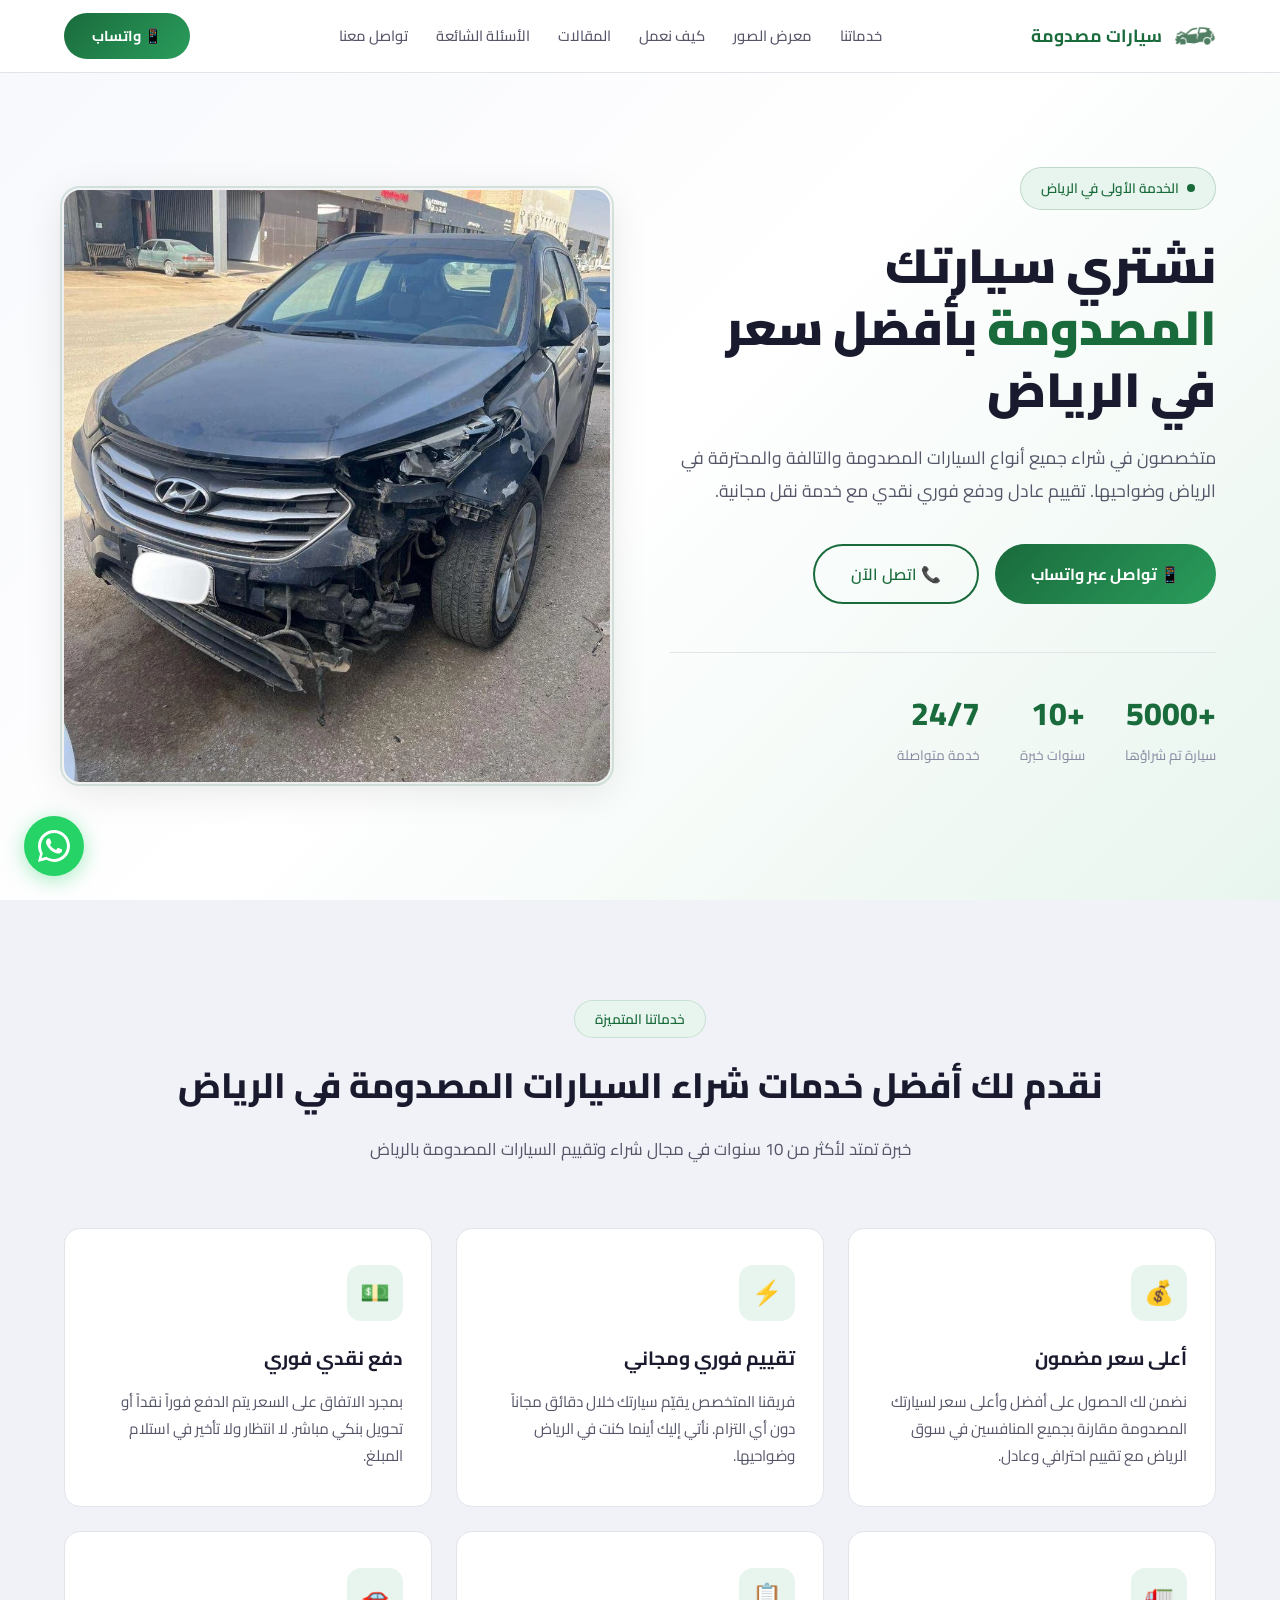
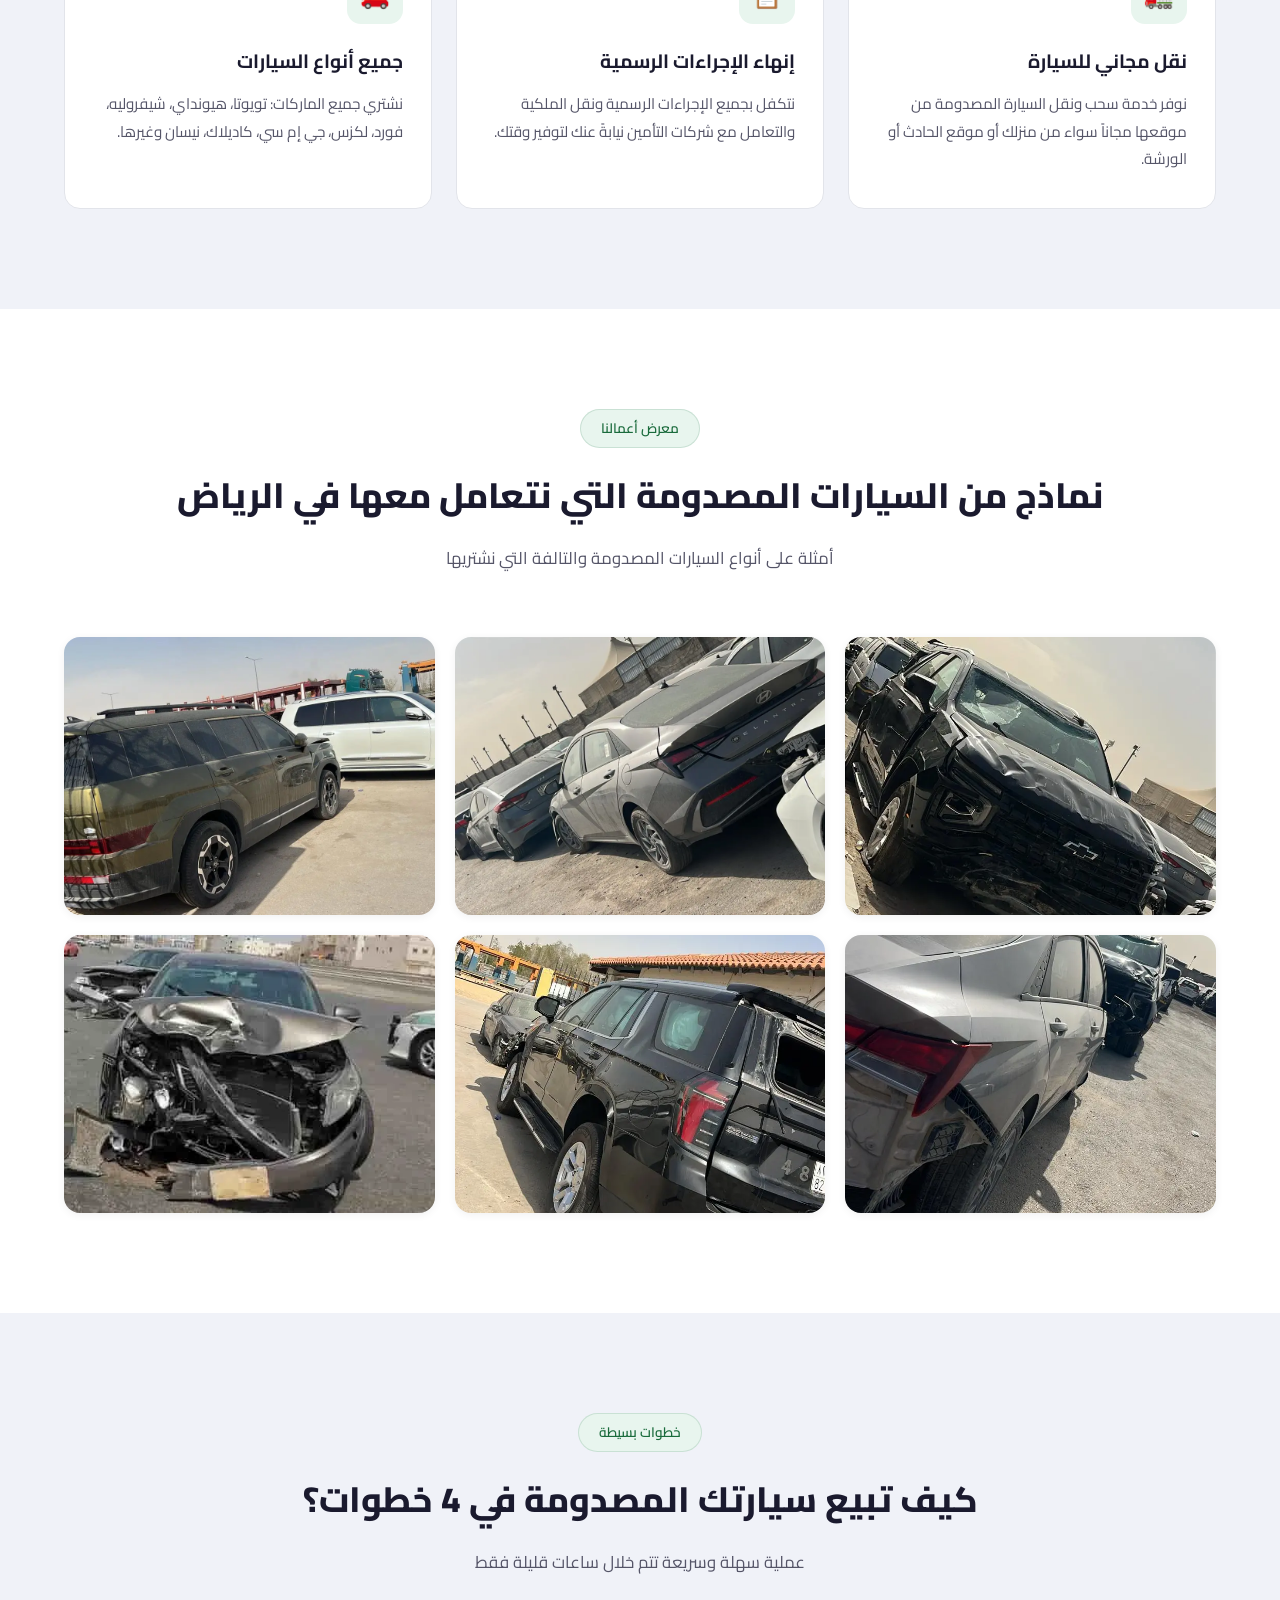
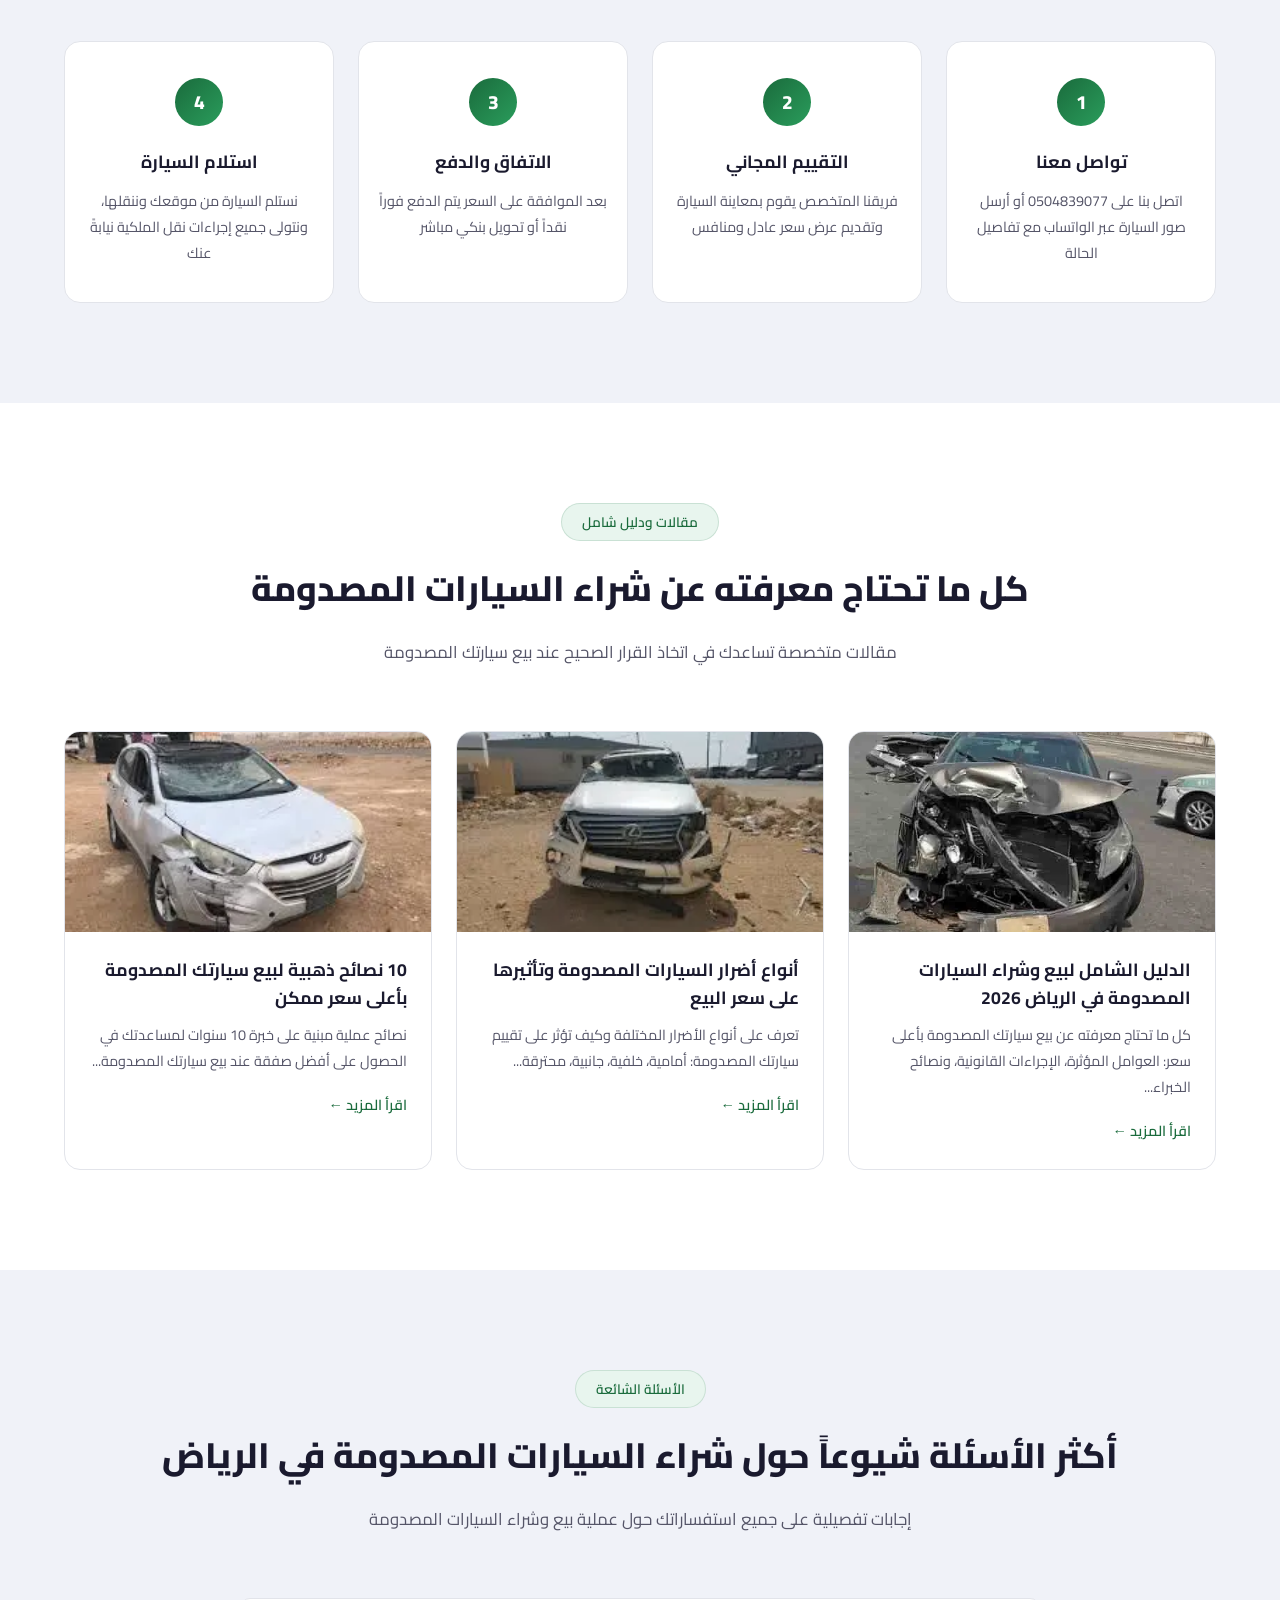
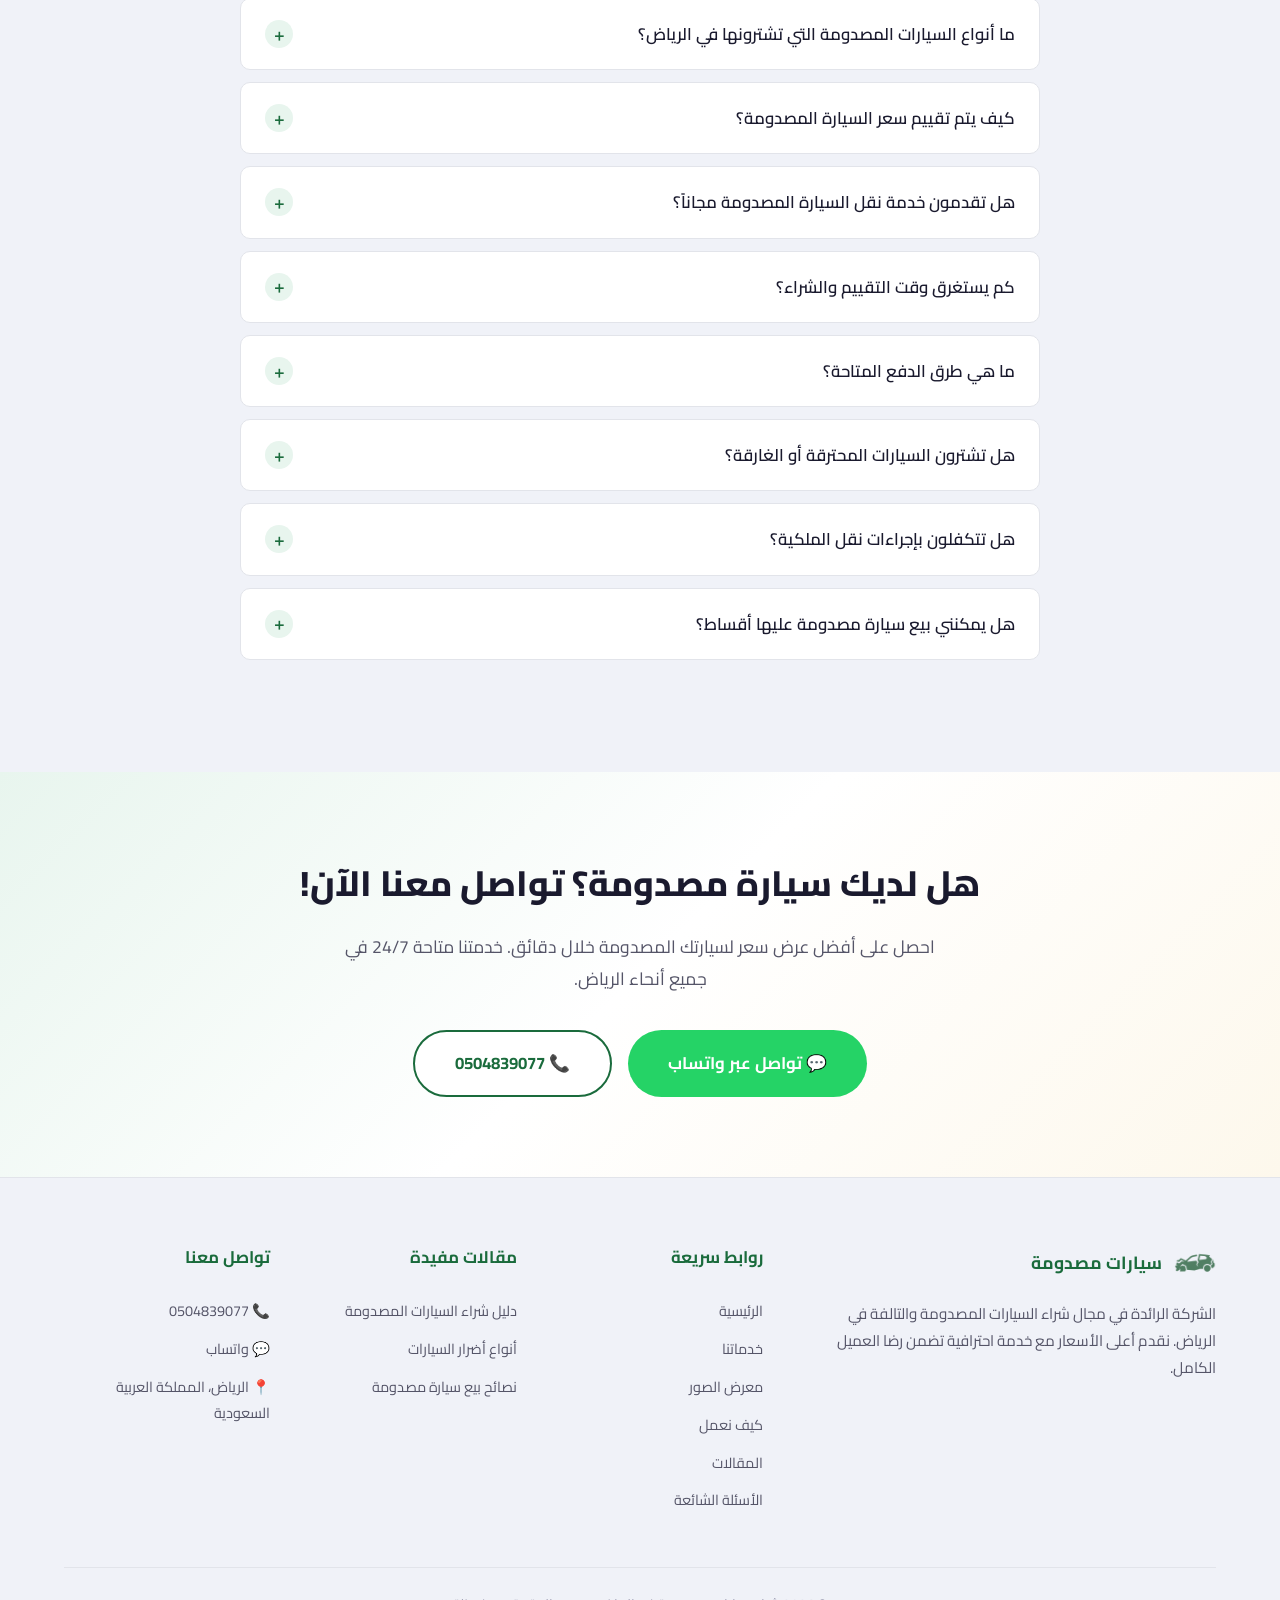
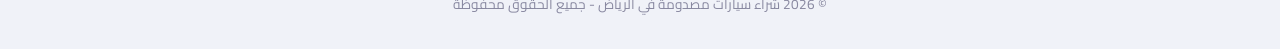
==== index.html @ c493e217 "Initial commit" ====
<!DOCTYPE html>
<html lang="ar" dir="rtl">

<head>
    <meta charset="UTF-8">
    <meta name="viewport" content="width=device-width, initial-scale=1.0">
    <title>شراء سيارات مصدومة في الرياض | أعلى سعر شراء فوري للسيارات المصدومة والتالفة</title>
    <meta name="description"
        content="نشتري جميع أنواع السيارات المصدومة والتالفة والمحترقة في الرياض بأعلى الأسعار. تقييم فوري مجاني ودفع نقدي مباشر مع نقل مجاني. اتصل الآن 0504839077">
    <meta name="keywords"
        content="شراء سيارات مصدومة, سيارات مصدومة الرياض, بيع سيارة مصدومة, شراء سيارات تالفة, سيارات حوادث الرياض, تشليح سيارات, شراء سيارات مصدومة بالرياض, نشتري سيارات مصدومة, شراء سيارات محترقة الرياض, بيع سيارة تالفة بالرياض">
    <meta name="robots" content="index, follow">
    <meta name="author" content="شراء سيارات مصدومة في الرياض">
    <meta property="og:title" content="شراء سيارات مصدومة في الرياض | أعلى سعر شراء فوري">
    <meta property="og:description"
        content="نشتري جميع السيارات المصدومة والتالفة بأعلى الأسعار في الرياض. تقييم فوري ودفع نقدي مباشر. اتصل 0504839077">
    <meta property="og:type" content="website">
    <meta property="og:locale" content="ar_SA">
    <link rel="canonical" href="https://buy-damaged-cars-riyadh.com/">
    <link rel="stylesheet" href="style.css">

    <!-- Schema: LocalBusiness -->
    <script type="application/ld+json">
{"@context":"https://schema.org","@type":"LocalBusiness","name":"شراء سيارات مصدومة في الرياض","description":"شراء جميع أنواع السيارات المصدومة والتالفة والمحترقة بأعلى الأسعار في الرياض","telephone":"+966504839077","address":{"@type":"PostalAddress","addressLocality":"الرياض","addressRegion":"منطقة الرياض","addressCountry":"SA"},"areaServed":{"@type":"City","name":"الرياض"},"openingHours":"Mo-Su 00:00-23:59","priceRange":"$$"}
</script>
    <!-- Schema: FAQPage -->
    <script type="application/ld+json">
{"@context":"https://schema.org","@type":"FAQPage","mainEntity":[
{"@type":"Question","name":"ما أنواع السيارات المصدومة التي تشترونها في الرياض؟","acceptedAnswer":{"@type":"Answer","text":"نشتري جميع أنواع السيارات المصدومة والتالفة بدون استثناء: سيدان، دفع رباعي SUV، بيك أب، والشاحنات الخفيفة. نشتري جميع الماركات: تويوتا، هيونداي، شيفروليه، فورد، لكزس، جي إم سي، كاديلاك، نيسان، كيا وغيرها. مهما كانت حالة السيارة أو درجة الضرر، نحن مستعدون لتقييمها وتقديم أفضل عرض سعر."}},
{"@type":"Question","name":"كيف يتم تقييم سعر السيارة المصدومة؟","acceptedAnswer":{"@type":"Answer","text":"يتم تقييم السيارة بناءً على: ماركة السيارة وموديلها وسنة الصنع، ومدى الضرر ونوعه، وحالة المحرك وناقل الحركة، وعدد الكيلومترات، وتوفر قطع الغيار في السوق."}},
{"@type":"Question","name":"هل تقدمون خدمة نقل السيارة المصدومة مجاناً؟","acceptedAnswer":{"@type":"Answer","text":"نعم، نوفر خدمة سحب ونقل السيارة المصدومة مجاناً بالكامل من أي مكان في الرياض وضواحيها."}},
{"@type":"Question","name":"كم يستغرق وقت التقييم والشراء؟","acceptedAnswer":{"@type":"Answer","text":"التقييم الأولي خلال دقائق عبر الواتساب. المعاينة الميدانية حوالي 30 دقيقة. يتم الدفع فوراً بعد الاتفاق. العملية كاملة تتم في نفس اليوم."}},
{"@type":"Question","name":"ما هي طرق الدفع المتاحة؟","acceptedAnswer":{"@type":"Answer","text":"نوفر الدفع النقدي المباشر عند الاستلام أو التحويل البنكي الفوري. في كلتا الحالتين يتم الدفع فور الاتفاق على السعر."}},
{"@type":"Question","name":"هل تشترون السيارات المحترقة أو الغارقة؟","acceptedAnswer":{"@type":"Answer","text":"نعم بالتأكيد! نشتري جميع أنواع السيارات التالفة بما فيها المحترقة كلياً أو جزئياً والغارقة والمتوقفة عن العمل."}},
{"@type":"Question","name":"هل تتكفلون بإجراءات نقل الملكية؟","acceptedAnswer":{"@type":"Answer","text":"نعم، نتكفل بجميع الإجراءات الرسمية ونقل الملكية نيابةً عنك مع إدارة المرور وشركات التأمين."}},
{"@type":"Question","name":"هل يمكنني بيع سيارة مصدومة عليها أقساط؟","acceptedAnswer":{"@type":"Answer","text":"نعم يمكنك ذلك بعد التنسيق مع الجهة المموّلة. في بعض الحالات يتم خصم المبلغ المتبقي من قيمة البيع وتسديده مباشرة."}}
]}
</script>
</head>

<body>

    <!-- Navbar -->
    <nav class="navbar" id="navbar">
        <div class="container">
            <a href="/" class="nav-logo"><img src="Assets/images/logo.png" alt="شراء سيارات مصدومة"
                    class="logo-img"><span>سيارات مصدومة</span></a>
            <div class="nav-links" id="navLinks">
                <a href="#services">خدماتنا</a>
                <a href="#gallery">معرض الصور</a>
                <a href="#steps">كيف نعمل</a>
                <a href="#articles">المقالات</a>
                <a href="#faq">الأسئلة الشائعة</a>
                <a href="#contact">تواصل معنا</a>
            </div>
            <a href="https://wa.me/966504839077" class="nav-cta">📱 واتساب</a>
            <button class="mobile-toggle" id="mobileToggle"
                aria-label="القائمة"><span></span><span></span><span></span></button>
        </div>
    </nav>

    <!-- Hero -->
    <section class="hero" id="home">
        <div class="container">
            <div class="hero-content">
                <div class="hero-badge"><span class="dot"></span> الخدمة الأولى في الرياض</div>
                <h1>نشتري سيارتك <span class="highlight">المصدومة</span> بأفضل سعر في الرياض</h1>
                <p>متخصصون في شراء جميع أنواع السيارات المصدومة والتالفة والمحترقة في الرياض وضواحيها. تقييم عادل ودفع
                    فوري نقدي مع خدمة نقل مجانية.</p>
                <div class="hero-buttons">
                    <a href="https://wa.me/966504839077" class="btn-primary">📱 تواصل عبر واتساب</a>
                    <a href="tel:+966504839077" class="btn-secondary">📞 اتصل الآن</a>
                </div>
                <div class="hero-stats">
                    <div class="stat-item">
                        <h3>+5000</h3>
                        <p>سيارة تم شراؤها</p>
                    </div>
                    <div class="stat-item">
                        <h3>+10</h3>
                        <p>سنوات خبرة</p>
                    </div>
                    <div class="stat-item">
                        <h3>24/7</h3>
                        <p>خدمة متواصلة</p>
                    </div>
                </div>
            </div>
            <div class="hero-image">
                <img src="Assets/images/1109x1280-1_-G38B6zyLM3Htl4.webp"
                    alt="شراء سيارات مصدومة في الرياض - هيونداي سانتافي مصدومة" width="600" height="500"
                    loading="eager">
            </div>
        </div>
    </section>

    <!-- Services -->
    <section class="section section-alt" id="services">
        <div class="container">
            <div class="section-header reveal"><span class="tag">خدماتنا المتميزة</span>
                <h2>نقدم لك أفضل خدمات شراء السيارات المصدومة في الرياض</h2>
                <p>خبرة تمتد لأكثر من 10 سنوات في مجال شراء وتقييم السيارات المصدومة بالرياض</p>
            </div>
            <div class="services-grid">
                <div class="service-card reveal">
                    <div class="service-icon">💰</div>
                    <h3>أعلى سعر مضمون</h3>
                    <p>نضمن لك الحصول على أفضل وأعلى سعر لسيارتك المصدومة مقارنة بجميع المنافسين في سوق الرياض مع تقييم
                        احترافي وعادل.</p>
                </div>
                <div class="service-card reveal">
                    <div class="service-icon">⚡</div>
                    <h3>تقييم فوري ومجاني</h3>
                    <p>فريقنا المتخصص يقيّم سيارتك خلال دقائق مجاناً دون أي التزام. نأتي إليك أينما كنت في الرياض
                        وضواحيها.</p>
                </div>
                <div class="service-card reveal">
                    <div class="service-icon">💵</div>
                    <h3>دفع نقدي فوري</h3>
                    <p>بمجرد الاتفاق على السعر يتم الدفع فوراً نقداً أو تحويل بنكي مباشر. لا انتظار ولا تأخير في استلام
                        المبلغ.</p>
                </div>
                <div class="service-card reveal">
                    <div class="service-icon">🚛</div>
                    <h3>نقل مجاني للسيارة</h3>
                    <p>نوفر خدمة سحب ونقل السيارة المصدومة من موقعها مجاناً سواء من منزلك أو موقع الحادث أو الورشة.</p>
                </div>
                <div class="service-card reveal">
                    <div class="service-icon">📋</div>
                    <h3>إنهاء الإجراءات الرسمية</h3>
                    <p>نتكفل بجميع الإجراءات الرسمية ونقل الملكية والتعامل مع شركات التأمين نيابةً عنك لتوفير وقتك.</p>
                </div>
                <div class="service-card reveal">
                    <div class="service-icon">🚗</div>
                    <h3>جميع أنواع السيارات</h3>
                    <p>نشتري جميع الماركات: تويوتا، هيونداي، شيفروليه، فورد، لكزس، جي إم سي، كاديلاك، نيسان وغيرها.</p>
                </div>
            </div>
        </div>
    </section>

    <!-- Gallery -->
    <section class="section" id="gallery">
        <div class="container">
            <div class="section-header reveal"><span class="tag">معرض أعمالنا</span>
                <h2>نماذج من السيارات المصدومة التي نتعامل معها في الرياض</h2>
                <p>أمثلة على أنواع السيارات المصدومة والتالفة التي نشتريها</p>
            </div>
            <div class="gallery-grid">
                <div class="gallery-item reveal"><img src="Assets/images/WhatsApp Image 2026-04-02 at 3.18.21 PM.webp"
                        alt="شراء سيارة شيفروليه تاهو مصدومة بالرياض" loading="lazy">
                    <div class="gallery-overlay"><span>شيفروليه - حادث أمامي</span></div>
                </div>
                <div class="gallery-item reveal"><img src="Assets/images/WhatsApp Image 2026-04-02 at 3.18.35 PM.webp"
                        alt="شراء سيارات هيونداي إلنترا مصدومة في الرياض" loading="lazy">
                    <div class="gallery-overlay"><span>هيونداي إلنترا - أضرار متعددة</span></div>
                </div>
                <div class="gallery-item reveal"><img src="Assets/images/WhatsApp Image 2026-04-02 at 3.18.49 PM.webp"
                        alt="شراء سيارات دفع رباعي مصدومة الرياض" loading="lazy">
                    <div class="gallery-overlay"><span>هيونداي باليسيد - SUV</span></div>
                </div>
                <div class="gallery-item reveal"><img src="Assets/images/WhatsApp Image 2026-04-02 at 3.18.54 PM.webp"
                        alt="شراء سيارة مصدومة من الخلف في الرياض" loading="lazy">
                    <div class="gallery-overlay"><span>هيونداي أكسنت - أضرار خلفية</span></div>
                </div>
                <div class="gallery-item reveal"><img src="Assets/images/WhatsApp Image 2026-04-02 at 3.19.16 PM.webp"
                        alt="شراء سيارة كاديلاك إسكاليد مصدومة الرياض" loading="lazy">
                    <div class="gallery-overlay"><span>كاديلاك إسكاليد - حادث جانبي</span></div>
                </div>
                <div class="gallery-item reveal"><img src="Assets/images/شراء-سيارات-مصدومة-بالرياض.webp"
                        alt="شراء سيارات مصدومة بالرياض بأعلى سعر" loading="lazy">
                    <div class="gallery-overlay"><span>سيارة مصدومة - حادث أمامي</span></div>
                </div>
            </div>
        </div>
    </section>

    <!-- Steps -->
    <section class="section section-alt" id="steps">
        <div class="container">
            <div class="section-header reveal"><span class="tag">خطوات بسيطة</span>
                <h2>كيف تبيع سيارتك المصدومة في 4 خطوات؟</h2>
                <p>عملية سهلة وسريعة تتم خلال ساعات قليلة فقط</p>
            </div>
            <div class="steps-grid">
                <div class="step-card reveal">
                    <div class="step-number">1</div>
                    <h3>تواصل معنا</h3>
                    <p>اتصل بنا على 0504839077 أو أرسل صور السيارة عبر الواتساب مع تفاصيل الحالة</p>
                </div>
                <div class="step-card reveal">
                    <div class="step-number">2</div>
                    <h3>التقييم المجاني</h3>
                    <p>فريقنا المتخصص يقوم بمعاينة السيارة وتقديم عرض سعر عادل ومنافس</p>
                </div>
                <div class="step-card reveal">
                    <div class="step-number">3</div>
                    <h3>الاتفاق والدفع</h3>
                    <p>بعد الموافقة على السعر يتم الدفع فوراً نقداً أو تحويل بنكي مباشر</p>
                </div>
                <div class="step-card reveal">
                    <div class="step-number">4</div>
                    <h3>استلام السيارة</h3>
                    <p>نستلم السيارة من موقعك وننقلها، ونتولى جميع إجراءات نقل الملكية نيابةً عنك</p>
                </div>
            </div>
        </div>
    </section>

    <!-- Blog / Articles Section -->
    <section class="section" id="articles">
        <div class="container">
            <div class="section-header reveal"><span class="tag">مقالات ودليل شامل</span>
                <h2>كل ما تحتاج معرفته عن شراء السيارات المصدومة</h2>
                <p>مقالات متخصصة تساعدك في اتخاذ القرار الصحيح عند بيع سيارتك المصدومة</p>
            </div>
            <div class="blog-grid">
                <div class="blog-card reveal">
                    <img src="Assets/images/شراء-سيارات-مصدومة-بالرياض.webp"
                        alt="دليل شامل لبيع السيارات المصدومة في الرياض" loading="lazy">
                    <div class="blog-card-body">
                        <h3><a href="articles/دليل-شراء-سيارات-مصدومة-بالرياض.html">الدليل الشامل لبيع وشراء السيارات
                                المصدومة في الرياض 2026</a></h3>
                        <p>كل ما تحتاج معرفته عن بيع سيارتك المصدومة بأعلى سعر: العوامل المؤثرة، الإجراءات القانونية،
                            ونصائح الخبراء...</p><a href="articles/دليل-شراء-سيارات-مصدومة-بالرياض.html"
                            class="read-more">اقرأ المزيد ←</a>
                    </div>
                </div>
                <div class="blog-card reveal">
                    <img src="Assets/images/images.webp" alt="أنواع السيارات المصدومة وتأثيرها على السعر"
                        loading="lazy">
                    <div class="blog-card-body">
                        <h3><a href="articles/انواع-اضرار-السيارات-المصدومة.html">أنواع أضرار السيارات المصدومة وتأثيرها
                                على سعر البيع</a></h3>
                        <p>تعرف على أنواع الأضرار المختلفة وكيف تؤثر على تقييم سيارتك المصدومة: أمامية، خلفية، جانبية،
                            محترقة...</p><a href="articles/انواع-اضرار-السيارات-المصدومة.html" class="read-more">اقرأ
                            المزيد ←</a>
                    </div>
                </div>
                <div class="blog-card reveal">
                    <img src="Assets/images/images1.webp" alt="نصائح لبيع سيارة مصدومة بأعلى سعر" loading="lazy">
                    <div class="blog-card-body">
                        <h3><a href="articles/نصائح-بيع-سيارة-مصدومة.html">10 نصائح ذهبية لبيع سيارتك المصدومة بأعلى سعر
                                ممكن</a></h3>
                        <p>نصائح عملية مبنية على خبرة 10 سنوات لمساعدتك في الحصول على أفضل صفقة عند بيع سيارتك
                            المصدومة...</p><a href="articles/نصائح-بيع-سيارة-مصدومة.html" class="read-more">اقرأ المزيد
                            ←</a>
                    </div>
                </div>
            </div>
        </div>
    </section>

    <!-- FAQ -->
    <section class="section section-alt" id="faq">
        <div class="container">
            <div class="section-header reveal"><span class="tag">الأسئلة الشائعة</span>
                <h2>أكثر الأسئلة شيوعاً حول شراء السيارات المصدومة في الرياض</h2>
                <p>إجابات تفصيلية على جميع استفساراتك حول عملية بيع وشراء السيارات المصدومة</p>
            </div>
            <div class="faq-list">
                <div class="faq-item reveal">
                    <div class="faq-question" onclick="toggleFaq(this)"><span>ما أنواع السيارات المصدومة التي تشترونها
                            في الرياض؟</span>
                        <div class="faq-icon">+</div>
                    </div>
                    <div class="faq-answer">
                        <div class="faq-answer-inner">نشتري جميع أنواع السيارات المصدومة والتالفة بدون استثناء: سيارات
                            صغيرة، سيدان، دفع رباعي (SUV)، بيك أب، والشاحنات الخفيفة. نشتري جميع الماركات: تويوتا،
                            هيونداي، شيفروليه، فورد، لكزس، جي إم سي، كاديلاك، نيسان، كيا، مازدا وغيرها. مهما كانت حالة
                            السيارة أو درجة الضرر، لا تتردد في التواصل معنا على الرقم 0504839077 للحصول على تقييم فوري.
                        </div>
                    </div>
                </div>
                <div class="faq-item reveal">
                    <div class="faq-question" onclick="toggleFaq(this)"><span>كيف يتم تقييم سعر السيارة المصدومة؟</span>
                        <div class="faq-icon">+</div>
                    </div>
                    <div class="faq-answer">
                        <div class="faq-answer-inner">يعتمد التقييم على عدة عوامل رئيسية: ماركة السيارة وموديلها وسنة
                            الصنع، ومدى الضرر ونوعه (هيكلي، ميكانيكي، كهربائي)، وحالة المحرك وناقل الحركة، وعدد
                            الكيلومترات المقطوعة، ومدى توفر قطع الغيار في السوق. فريقنا من الخبراء المعتمدين يقوم
                            بمعاينة شاملة ودقيقة لتقديم أعلى وأعدل سعر ممكن.</div>
                    </div>
                </div>
                <div class="faq-item reveal">
                    <div class="faq-question" onclick="toggleFaq(this)"><span>هل تقدمون خدمة نقل السيارة المصدومة
                            مجاناً؟</span>
                        <div class="faq-icon">+</div>
                    </div>
                    <div class="faq-answer">
                        <div class="faq-answer-inner">نعم، نوفر خدمة سحب ونقل السيارة المصدومة مجاناً بالكامل من أي مكان
                            في الرياض وضواحيها. سواء كانت السيارة في منزلك، أو في موقع الحادث، أو في ورشة الصيانة. لدينا
                            أسطول من شاحنات النقل المجهزة للتعامل مع جميع أنواع وأحجام السيارات.</div>
                    </div>
                </div>
                <div class="faq-item reveal">
                    <div class="faq-question" onclick="toggleFaq(this)"><span>كم يستغرق وقت التقييم والشراء؟</span>
                        <div class="faq-icon">+</div>
                    </div>
                    <div class="faq-answer">
                        <div class="faq-answer-inner">عملية التقييم والشراء سريعة جداً. التقييم الأولي يتم خلال دقائق
                            عبر الهاتف أو الواتساب بناءً على الصور والمعلومات. المعاينة الميدانية تستغرق حوالي 30 دقيقة
                            فقط. بعد الاتفاق يتم الدفع فوراً. الأمر كله يمكن إتمامه في نفس اليوم.</div>
                    </div>
                </div>
                <div class="faq-item reveal">
                    <div class="faq-question" onclick="toggleFaq(this)"><span>ما هي طرق الدفع المتاحة؟</span>
                        <div class="faq-icon">+</div>
                    </div>
                    <div class="faq-answer">
                        <div class="faq-answer-inner">نوفر طريقتين مريحتين للدفع: الدفع النقدي المباشر عند الاستلام، أو
                            التحويل البنكي الفوري إلى حسابك. في كلتا الحالتين يتم الدفع فور الاتفاق على السعر دون أي
                            تأخير أو شروط إضافية.</div>
                    </div>
                </div>
                <div class="faq-item reveal">
                    <div class="faq-question" onclick="toggleFaq(this)"><span>هل تشترون السيارات المحترقة أو
                            الغارقة؟</span>
                        <div class="faq-icon">+</div>
                    </div>
                    <div class="faq-answer">
                        <div class="faq-answer-inner">نعم بالتأكيد! نشتري جميع أنواع السيارات التالفة بما فيها: المحترقة
                            كلياً أو جزئياً، والغارقة بسبب السيول أو الفيضانات، والمتوقفة عن العمل لأسباب ميكانيكية أو
                            كهربائية. حتى لو كانت السيارة في أسوأ حالاتها، تواصل معنا للحصول على تقييم.</div>
                    </div>
                </div>
                <div class="faq-item reveal">
                    <div class="faq-question" onclick="toggleFaq(this)"><span>هل تتكفلون بإجراءات نقل الملكية؟</span>
                        <div class="faq-icon">+</div>
                    </div>
                    <div class="faq-answer">
                        <div class="faq-answer-inner">نعم، نتكفل بجميع الإجراءات الرسمية ونقل الملكية نيابةً عنك. فريقنا
                            المتخصص يتولى إنهاء جميع المعاملات مع إدارة المرور وشركات التأمين لضمان عملية سلسة وقانونية.
                            كل ما عليك هو توقيع الأوراق اللازمة ونحن نتكفل بالباقي.</div>
                    </div>
                </div>
                <div class="faq-item reveal">
                    <div class="faq-question" onclick="toggleFaq(this)"><span>هل يمكنني بيع سيارة مصدومة عليها
                            أقساط؟</span>
                        <div class="faq-icon">+</div>
                    </div>
                    <div class="faq-answer">
                        <div class="faq-answer-inner">نعم يمكنك ذلك، ولكن يجب أولاً التنسيق مع الجهة المموّلة (البنك أو
                            شركة التمويل) للحصول على موافقتهم. في بعض الحالات يتم خصم المبلغ المتبقي من قيمة البيع
                            وتسديده مباشرة للجهة المموّلة. نساعدك في التنسيق مع الجهة المموّلة لتسهيل العملية بالكامل.
                        </div>
                    </div>
                </div>
            </div>
        </div>
    </section>

    <!-- CTA -->
    <section class="cta-section" id="contact">
        <div class="container reveal">
            <h2>هل لديك سيارة مصدومة؟ تواصل معنا الآن!</h2>
            <p>احصل على أفضل عرض سعر لسيارتك المصدومة خلال دقائق. خدمتنا متاحة 24/7 في جميع أنحاء الرياض.</p>
            <div class="cta-buttons">
                <a href="https://wa.me/966504839077" class="whatsapp-btn">💬 تواصل عبر واتساب</a>
                <a href="tel:+966504839077" class="phone-btn">📞 0504839077</a>
            </div>
        </div>
    </section>

    <!-- Footer -->
    <footer class="footer">
        <div class="container">
            <div class="footer-grid">
                <div class="footer-brand"><a href="/" class="nav-logo"><img src="Assets/images/logo.png"
                            alt="شراء سيارات مصدومة" class="logo-img"><span>سيارات مصدومة</span></a>
                    <p>الشركة الرائدة في مجال شراء السيارات المصدومة والتالفة في الرياض. نقدم أعلى الأسعار مع خدمة
                        احترافية تضمن رضا العميل الكامل.</p>
                </div>
                <div class="footer-col">
                    <h4>روابط سريعة</h4><a href="#home">الرئيسية</a><a href="#services">خدماتنا</a><a
                        href="#gallery">معرض الصور</a><a href="#steps">كيف نعمل</a><a href="#articles">المقالات</a><a
                        href="#faq">الأسئلة الشائعة</a>
                </div>
                <div class="footer-col">
                    <h4>مقالات مفيدة</h4><a href="articles/دليل-شراء-سيارات-مصدومة-بالرياض.html">دليل شراء السيارات
                        المصدومة</a><a href="articles/انواع-اضرار-السيارات-المصدومة.html">أنواع أضرار السيارات</a><a
                        href="articles/نصائح-بيع-سيارة-مصدومة.html">نصائح بيع سيارة مصدومة</a>
                </div>
                <div class="footer-col">
                    <h4>تواصل معنا</h4><a href="tel:+966504839077">📞 0504839077</a><a
                        href="https://wa.me/966504839077">💬 واتساب</a><a href="#">📍 الرياض، المملكة العربية
                        السعودية</a>
                </div>
            </div>
            <div class="footer-bottom">
                <p>© 2026 شراء سيارات مصدومة في الرياض - جميع الحقوق محفوظة</p>
            </div>
        </div>
    </footer>

    <!-- Floating WhatsApp -->
    <a href="https://wa.me/966504839077" class="floating-whatsapp" aria-label="تواصل واتساب"><svg viewBox="0 0 24 24">
            <path
                d="M17.472 14.382c-.297-.149-1.758-.867-2.03-.967-.273-.099-.471-.148-.67.15-.197.297-.767.966-.94 1.164-.173.199-.347.223-.644.075-.297-.15-1.255-.463-2.39-1.475-.883-.788-1.48-1.761-1.653-2.059-.173-.297-.018-.458.13-.606.134-.133.298-.347.446-.52.149-.174.198-.298.298-.497.099-.198.05-.371-.025-.52-.075-.149-.669-1.612-.916-2.207-.242-.579-.487-.5-.669-.51-.173-.008-.371-.01-.57-.01-.198 0-.52.074-.792.372-.272.297-1.04 1.016-1.04 2.479 0 1.462 1.065 2.875 1.213 3.074.149.198 2.096 3.2 5.077 4.487.709.306 1.262.489 1.694.625.712.227 1.36.195 1.871.118.571-.085 1.758-.719 2.006-1.413.248-.694.248-1.289.173-1.413-.074-.124-.272-.198-.57-.347z" />
            <path
                d="M12 0C5.373 0 0 5.373 0 12c0 2.119.553 4.109 1.518 5.838L0 24l6.336-1.63A11.95 11.95 0 0012 24c6.627 0 12-5.373 12-12S18.627 0 12 0zm0 21.75c-1.875 0-3.656-.506-5.213-1.392l-.375-.22-3.862.994 1.031-3.75-.244-.388A9.71 9.71 0 012.25 12c0-5.385 4.365-9.75 9.75-9.75s9.75 4.365 9.75 9.75-4.365 9.75-9.75 9.75z" />
        </svg></a>

    <script src="script.js"></script>
</body>

</html>
---- style.css ----
@import url('https://fonts.googleapis.com/css2?family=Cairo:wght@300;400;500;600;700;800;900&family=Tajawal:wght@300;400;500;700;800;900&display=swap');

:root {
  --primary: #1a6b3c;
  --primary-dark: #145530;
  --primary-light: #e8f5ee;
  --accent: #c8a84e;
  --accent-light: #fdf8ec;
  --bg-white: #ffffff;
  --bg-light: #f7f8fc;
  --bg-section: #f0f2f8;
  --bg-card: #ffffff;
  --bg-card-hover: #f9fafb;
  --text-main: #1a1a2e;
  --text-secondary: #555568;
  --text-muted: #8888a0;
  --border-color: #e2e4ea;
  --border-subtle: #ecedf2;
  --gradient-primary: linear-gradient(135deg, #1a6b3c 0%, #2a9d5c 100%);
  --gradient-accent: linear-gradient(135deg, #c8a84e 0%, #e8d48a 50%, #c8a84e 100%);
  --shadow-sm: 0 2px 8px rgba(0,0,0,0.06);
  --shadow-md: 0 4px 20px rgba(0,0,0,0.08);
  --shadow-lg: 0 8px 40px rgba(0,0,0,0.1);
  --shadow-primary: 0 4px 20px rgba(26,107,60,0.2);
  --radius: 16px;
  --radius-sm: 10px;
  --transition: all 0.3s cubic-bezier(0.4, 0, 0.2, 1);
}

*, *::before, *::after { box-sizing: border-box; margin: 0; padding: 0; }
html { scroll-behavior: smooth; font-size: 16px; }

body {
  font-family: 'Cairo', 'Tajawal', sans-serif;
  background: var(--bg-white);
  color: var(--text-main);
  direction: rtl;
  line-height: 1.8;
  overflow-x: hidden;
}

a { text-decoration: none; color: inherit; transition: var(--transition); }
ul { list-style: none; }
img { max-width: 100%; height: auto; display: block; }
.container { max-width: 1200px; margin: 0 auto; padding: 0 24px; }

/* ===== NAVBAR ===== */
.navbar {
  position: fixed; top: 0; right: 0; left: 0; z-index: 1000;
  background: rgba(255,255,255,0.92);
  backdrop-filter: blur(20px); -webkit-backdrop-filter: blur(20px);
  border-bottom: 1px solid var(--border-color);
  padding: 0 24px; transition: var(--transition);
}
.navbar.scrolled { box-shadow: var(--shadow-md); }
.navbar .container { display: flex; align-items: center; justify-content: space-between; height: 72px; }
.nav-logo { display: flex; align-items: center; gap: 12px; }
.nav-logo .logo-img {
  width: 42px; height: 42px; border-radius: 12px; object-fit: contain;
}
.nav-logo span { font-size: 1.1rem; font-weight: 700; color: var(--primary); }
.nav-links { display: flex; align-items: center; gap: 28px; }
.nav-links a { color: var(--text-secondary); font-size: 0.92rem; font-weight: 500; padding: 4px 0; position: relative; }
.nav-links a::after { content:''; position:absolute; bottom:-2px; right:0; width:0; height:2px; background:var(--primary); transition:var(--transition); }
.nav-links a:hover { color: var(--primary); }
.nav-links a:hover::after { width: 100%; }
.nav-cta {
  background: var(--gradient-primary); color: #fff;
  padding: 10px 28px; border-radius: 50px;
  font-weight: 700; font-size: 0.9rem; border: none; cursor: pointer;
  transition: var(--transition); font-family: inherit;
}
.nav-cta:hover { transform: translateY(-2px); box-shadow: var(--shadow-primary); }
.mobile-toggle { display: none; background: none; border: none; cursor: pointer; padding: 8px; }
.mobile-toggle span { display: block; width: 26px; height: 2px; background: var(--primary); margin: 6px 0; transition: var(--transition); border-radius: 2px; }

/* ===== HERO ===== */
.hero {
  position: relative; min-height: 100vh; display: flex; align-items: center;
  background: linear-gradient(135deg, var(--bg-light) 0%, var(--bg-white) 50%, var(--primary-light) 100%);
  overflow: hidden; padding-top: 72px;
}
.hero .container { display: flex; align-items: center; gap: 60px; position: relative; z-index: 2; width: 100%; }
.hero-content { flex: 1; }
.hero-badge {
  display: inline-flex; align-items: center; gap: 8px;
  background: var(--primary-light); border: 1px solid rgba(26,107,60,0.2);
  padding: 8px 20px; border-radius: 50px;
  font-size: 0.85rem; color: var(--primary); margin-bottom: 24px; font-weight: 600;
}
.hero-badge .dot { width: 8px; height: 8px; background: var(--primary); border-radius: 50%; animation: pulse 2s infinite; }
@keyframes pulse { 0%,100%{ opacity:1; transform:scale(1); } 50%{ opacity:0.5; transform:scale(1.5); } }
.hero h1 { font-size: 3rem; font-weight: 900; line-height: 1.3; margin-bottom: 20px; color: var(--text-main); }
.hero h1 .highlight { color: var(--primary); }
.hero p { font-size: 1.1rem; color: var(--text-secondary); line-height: 1.9; margin-bottom: 36px; max-width: 560px; }
.hero-buttons { display: flex; gap: 16px; flex-wrap: wrap; }
.btn-primary {
  display: inline-flex; align-items: center; gap: 10px;
  background: var(--gradient-primary); color: #fff;
  padding: 14px 36px; border-radius: 50px;
  font-weight: 700; font-size: 1rem; border: none; cursor: pointer;
  transition: var(--transition); font-family: inherit;
}
.btn-primary:hover { transform: translateY(-3px); box-shadow: var(--shadow-primary); }
.btn-secondary {
  display: inline-flex; align-items: center; gap: 10px;
  background: transparent; color: var(--primary);
  padding: 14px 36px; border-radius: 50px;
  font-weight: 600; font-size: 1rem;
  border: 2px solid var(--primary); cursor: pointer;
  transition: var(--transition); font-family: inherit;
}
.btn-secondary:hover { background: var(--primary-light); transform: translateY(-3px); }
.hero-image { flex: 1; position: relative; }
.hero-image img { border-radius: var(--radius); width: 100%; box-shadow: var(--shadow-lg); }
.hero-image::after { content:''; position:absolute; inset:-4px; border-radius:calc(var(--radius) + 4px); border:2px solid rgba(26,107,60,0.15); pointer-events:none; }
.hero-stats { display: flex; gap: 40px; margin-top: 48px; padding-top: 32px; border-top: 1px solid var(--border-color); }
.stat-item h3 { font-size: 2rem; font-weight: 800; color: var(--primary); }
.stat-item p { font-size: 0.85rem; color: var(--text-muted); }

/* ===== SECTIONS ===== */
.section { padding: 100px 0; }
.section-alt { background: var(--bg-section); }
.section-header { text-align: center; margin-bottom: 64px; }
.section-header .tag {
  display: inline-block; background: var(--primary-light);
  border: 1px solid rgba(26,107,60,0.15);
  padding: 6px 20px; border-radius: 50px;
  font-size: 0.85rem; color: var(--primary); margin-bottom: 16px; font-weight: 600;
}
.section-header h2 { font-size: 2.2rem; font-weight: 800; margin-bottom: 16px; color: var(--text-main); }
.section-header p { font-size: 1.05rem; color: var(--text-secondary); max-width: 650px; margin: 0 auto; }

/* ===== SERVICES ===== */
.services-grid { display: grid; grid-template-columns: repeat(3, 1fr); gap: 24px; }
.service-card {
  background: var(--bg-card); border: 1px solid var(--border-color);
  border-radius: var(--radius); padding: 36px 28px;
  transition: var(--transition); position: relative; overflow: hidden;
}
.service-card::before { content:''; position:absolute; top:0; right:0; width:100%; height:3px; background:var(--gradient-primary); transform:scaleX(0); transform-origin:right; transition:var(--transition); }
.service-card:hover { transform: translateY(-6px); box-shadow: var(--shadow-md); border-color: rgba(26,107,60,0.3); }
.service-card:hover::before { transform: scaleX(1); }
.service-icon {
  width: 56px; height: 56px; background: var(--primary-light);
  border-radius: 14px; display: flex; align-items: center; justify-content: center;
  font-size: 1.5rem; margin-bottom: 20px;
}
.service-card h3 { font-size: 1.2rem; font-weight: 700; margin-bottom: 12px; }
.service-card p { font-size: 0.95rem; color: var(--text-secondary); line-height: 1.8; }

/* ===== GALLERY ===== */
.gallery-grid { display: grid; grid-template-columns: repeat(3, 1fr); gap: 20px; }
.gallery-item { position: relative; border-radius: var(--radius); overflow: hidden; cursor: pointer; aspect-ratio: 4/3; box-shadow: var(--shadow-sm); }
.gallery-item img { width: 100%; height: 100%; object-fit: cover; transition: transform 0.5s ease; }
.gallery-item:hover img { transform: scale(1.08); }
.gallery-overlay {
  position: absolute; inset: 0;
  background: linear-gradient(to top, rgba(0,0,0,0.7) 0%, transparent 60%);
  display: flex; align-items: flex-end; padding: 20px;
  opacity: 0; transition: var(--transition);
}
.gallery-item:hover .gallery-overlay { opacity: 1; }
.gallery-overlay span { color: #fff; font-weight: 600; font-size: 0.95rem; }

/* ===== STEPS ===== */
.steps-grid { display: grid; grid-template-columns: repeat(4, 1fr); gap: 24px; }
.step-card {
  text-align: center; padding: 36px 20px;
  background: var(--bg-card); border: 1px solid var(--border-color);
  border-radius: var(--radius); transition: var(--transition);
}
.step-card:hover { border-color: rgba(26,107,60,0.3); transform: translateY(-4px); box-shadow: var(--shadow-md); }
.step-number {
  width: 48px; height: 48px; margin: 0 auto 20px;
  background: var(--gradient-primary); border-radius: 50%;
  display: flex; align-items: center; justify-content: center;
  font-size: 1.2rem; font-weight: 800; color: #fff;
}
.step-card h3 { font-size: 1.1rem; font-weight: 700; margin-bottom: 10px; }
.step-card p { font-size: 0.9rem; color: var(--text-secondary); }

/* ===== FAQ ===== */
.faq-list { max-width: 800px; margin: 0 auto; }
.faq-item { background: var(--bg-card); border: 1px solid var(--border-color); border-radius: var(--radius-sm); margin-bottom: 12px; overflow: hidden; transition: var(--transition); }
.faq-item.faq-open { border-color: rgba(26,107,60,0.4); box-shadow: var(--shadow-sm); }
.faq-question {
  display: flex; align-items: center; justify-content: space-between;
  padding: 20px 24px; cursor: pointer; font-weight: 600; font-size: 1.05rem; transition: var(--transition);
}
.faq-question:hover { color: var(--primary); }
.faq-icon {
  width: 28px; height: 28px; flex-shrink: 0;
  background: var(--primary-light); border-radius: 50%;
  display: flex; align-items: center; justify-content: center;
  font-size: 1.2rem; color: var(--primary); transition: transform 0.3s ease;
}
.faq-item.faq-open .faq-icon { transform: rotate(45deg); }
.faq-answer { max-height: 0; overflow: hidden; transition: max-height 0.4s ease; }
.faq-answer-inner { padding: 0 24px 20px; color: var(--text-secondary); font-size: 0.95rem; line-height: 1.9; }

/* ===== BLOG CARDS ===== */
.blog-grid { display: grid; grid-template-columns: repeat(3, 1fr); gap: 24px; }
.blog-card {
  background: var(--bg-card); border: 1px solid var(--border-color);
  border-radius: var(--radius); overflow: hidden; transition: var(--transition);
}
.blog-card:hover { transform: translateY(-6px); box-shadow: var(--shadow-md); }
.blog-card img { width: 100%; height: 200px; object-fit: cover; }
.blog-card-body { padding: 24px; }
.blog-card-body h3 { font-size: 1.1rem; font-weight: 700; margin-bottom: 10px; line-height: 1.6; }
.blog-card-body h3 a:hover { color: var(--primary); }
.blog-card-body p { font-size: 0.9rem; color: var(--text-secondary); line-height: 1.8; margin-bottom: 16px; }
.blog-card-body .read-more { color: var(--primary); font-weight: 600; font-size: 0.9rem; display: inline-flex; align-items: center; gap: 6px; }
.blog-card-body .read-more:hover { gap: 10px; }

/* ===== ARTICLE PAGE ===== */
.article-page { padding: 100px 0 60px; }
.article-page .container { max-width: 900px; }
.breadcrumb { margin-bottom: 24px; font-size: 0.9rem; color: var(--text-muted); }
.breadcrumb a { color: var(--primary); }
.breadcrumb a:hover { text-decoration: underline; }
.article-content h1 { font-size: 2.2rem; font-weight: 800; margin-bottom: 20px; line-height: 1.5; }
.article-content h2 { font-size: 1.6rem; font-weight: 800; margin: 40px 0 16px; color: var(--primary); position: relative; padding-right: 20px; }
.article-content h2::before { content:''; position:absolute; right:0; top:8px; width:4px; height:70%; background:var(--primary); border-radius:4px; }
.article-content h3 { font-size: 1.25rem; font-weight: 700; margin: 28px 0 12px; color: var(--text-main); }
.article-content p { font-size: 1.02rem; color: var(--text-secondary); line-height: 2; margin-bottom: 18px; }
.article-content ul, .article-content ol { padding-right: 24px; margin-bottom: 20px; }
.article-content li { color: var(--text-secondary); margin-bottom: 10px; line-height: 1.9; font-size: 1rem; }
.article-content strong { color: var(--text-main); }
.article-table { width: 100%; border-collapse: collapse; margin: 24px 0 32px; border-radius: var(--radius-sm); overflow: hidden; border: 1px solid var(--border-color); }
.article-table thead th { background: var(--primary-light); color: var(--primary); font-weight: 700; padding: 14px 18px; text-align: right; font-size: 0.95rem; border-bottom: 2px solid rgba(26,107,60,0.2); }
.article-table tbody td { padding: 14px 18px; border-bottom: 1px solid var(--border-subtle); color: var(--text-secondary); font-size: 0.95rem; }
.article-table tbody tr:hover { background: var(--primary-light); }
.article-table tbody tr:last-child td { border-bottom: none; }
.info-box { background: var(--primary-light); border-right: 4px solid var(--primary); border-radius: 0 var(--radius-sm) var(--radius-sm) 0; padding: 20px 24px; margin: 24px 0; }
.info-box h4 { color: var(--primary); font-weight: 700; margin-bottom: 8px; font-size: 1.05rem; }
.info-box p { color: var(--text-secondary); margin: 0; font-size: 0.95rem; }

/* ===== CTA ===== */
.cta-section { padding: 80px 0; background: linear-gradient(135deg, var(--primary-light) 0%, var(--bg-white) 50%, var(--accent-light) 100%); text-align: center; }
.cta-section h2 { font-size: 2.2rem; font-weight: 800; margin-bottom: 16px; }
.cta-section p { font-size: 1.1rem; color: var(--text-secondary); margin-bottom: 36px; max-width: 600px; margin-left: auto; margin-right: auto; }
.cta-buttons { display: flex; gap: 16px; justify-content: center; flex-wrap: wrap; }
.whatsapp-btn {
  display: inline-flex; align-items: center; gap: 10px;
  background: #25D366; color: #fff;
  padding: 16px 40px; border-radius: 50px;
  font-weight: 700; font-size: 1.05rem;
  transition: var(--transition); border: none; cursor: pointer; font-family: inherit;
}
.whatsapp-btn:hover { transform: translateY(-3px); box-shadow: 0 8px 30px rgba(37,211,102,0.3); }
.phone-btn {
  display: inline-flex; align-items: center; gap: 10px;
  background: var(--bg-white); border: 2px solid var(--primary); color: var(--primary);
  padding: 16px 40px; border-radius: 50px;
  font-weight: 700; font-size: 1.05rem;
  transition: var(--transition); cursor: pointer; font-family: inherit;
}
.phone-btn:hover { background: var(--primary-light); transform: translateY(-3px); }

/* ===== FOOTER ===== */
.footer { background: var(--bg-section); border-top: 1px solid var(--border-color); padding: 64px 0 32px; }
.footer-grid { display: grid; grid-template-columns: 2fr 1fr 1fr 1fr; gap: 40px; margin-bottom: 48px; }
.footer-brand p { color: var(--text-secondary); font-size: 0.95rem; margin-top: 16px; line-height: 1.8; }
.footer-col h4 { color: var(--primary); font-weight: 700; margin-bottom: 20px; font-size: 1.05rem; }
.footer-col a { display: block; color: var(--text-secondary); font-size: 0.9rem; padding: 6px 0; transition: var(--transition); }
.footer-col a:hover { color: var(--primary); padding-right: 8px; }
.footer-bottom { border-top: 1px solid var(--border-color); padding-top: 24px; text-align: center; color: var(--text-muted); font-size: 0.85rem; }

/* ===== FLOATING WHATSAPP ===== */
.floating-whatsapp {
  position: fixed; bottom: 24px; left: 24px;
  width: 60px; height: 60px; background: #25D366; border-radius: 50%;
  display: flex; align-items: center; justify-content: center;
  box-shadow: 0 4px 20px rgba(37,211,102,0.4);
  z-index: 999; transition: var(--transition); animation: bounce 2s infinite;
}
.floating-whatsapp:hover { transform: scale(1.1); }
.floating-whatsapp svg { width: 32px; height: 32px; fill: #fff; }
@keyframes bounce { 0%,100%{ transform:translateY(0); } 50%{ transform:translateY(-8px); } }

/* ===== ANIMATIONS ===== */
.reveal { opacity: 0; transform: translateY(40px); transition: all 0.7s ease; }
.reveal.active { opacity: 1; transform: translateY(0); }

/* ===== RESPONSIVE ===== */
@media (max-width: 1024px) {
  .hero .container { flex-direction: column; text-align: center; }
  .hero p { margin: 0 auto 36px; }
  .hero-buttons { justify-content: center; }
  .hero-stats { justify-content: center; }
  .hero-image { max-width: 500px; }
  .services-grid, .blog-grid { grid-template-columns: repeat(2, 1fr); }
  .steps-grid { grid-template-columns: repeat(2, 1fr); }
  .footer-grid { grid-template-columns: repeat(2, 1fr); }
}
@media (max-width: 768px) {
  .hero h1 { font-size: 2.2rem; }
  .section-header h2 { font-size: 1.8rem; }
  .nav-links { display: none; }
  .nav-cta { display: none; }
  .mobile-toggle { display: block; }
  .nav-links.active {
    display: flex; flex-direction: column;
    position: absolute; top: 72px; right: 0; left: 0;
    background: rgba(255,255,255,0.98); padding: 24px; gap: 20px;
    backdrop-filter: blur(20px); border-bottom: 1px solid var(--border-color);
  }
  .services-grid, .blog-grid { grid-template-columns: 1fr; }
  .gallery-grid { grid-template-columns: repeat(2, 1fr); }
  .steps-grid { grid-template-columns: 1fr; }
  .footer-grid { grid-template-columns: 1fr; }
  .hero-stats { flex-wrap: wrap; gap: 24px; }
}
@media (max-width: 480px) {
  .hero h1 { font-size: 1.8rem; }
  .hero-buttons { flex-direction: column; align-items: center; }
  .gallery-grid { grid-template-columns: 1fr; }
  .cta-buttons { flex-direction: column; align-items: center; }
}
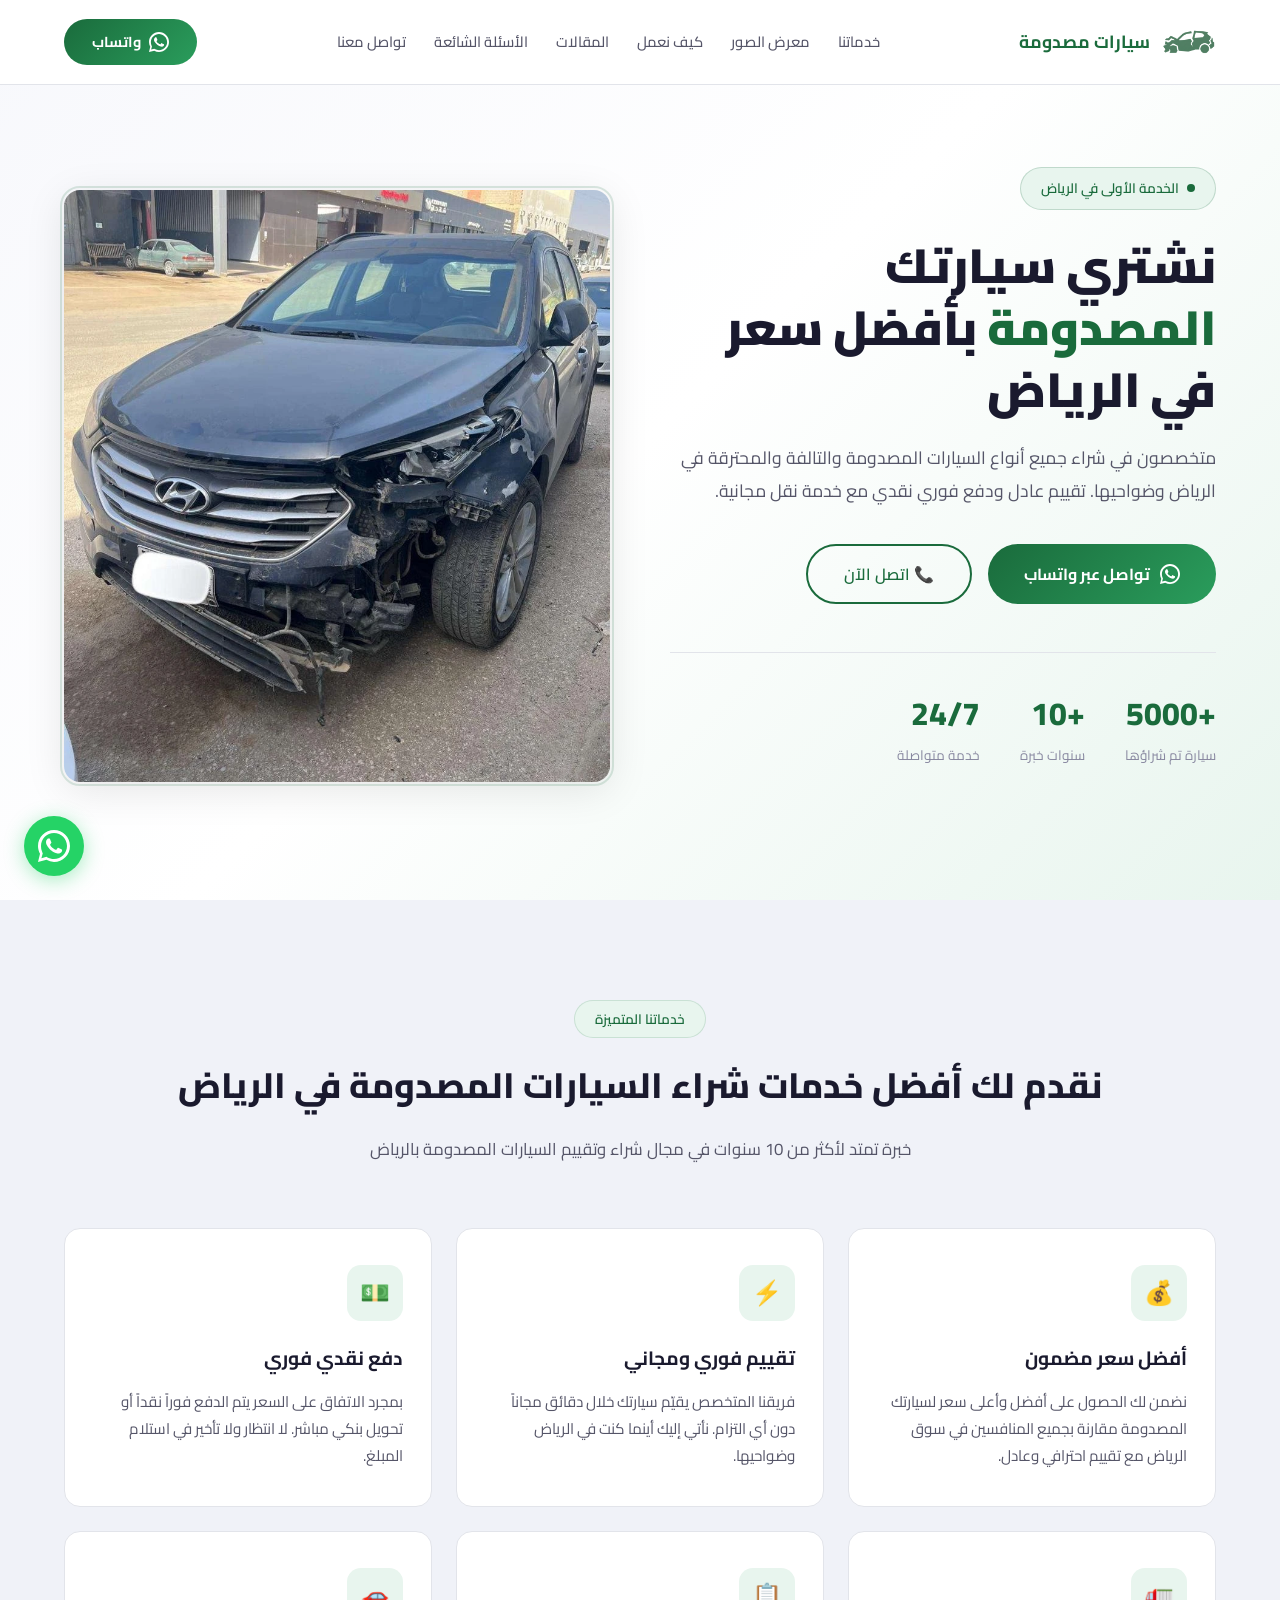
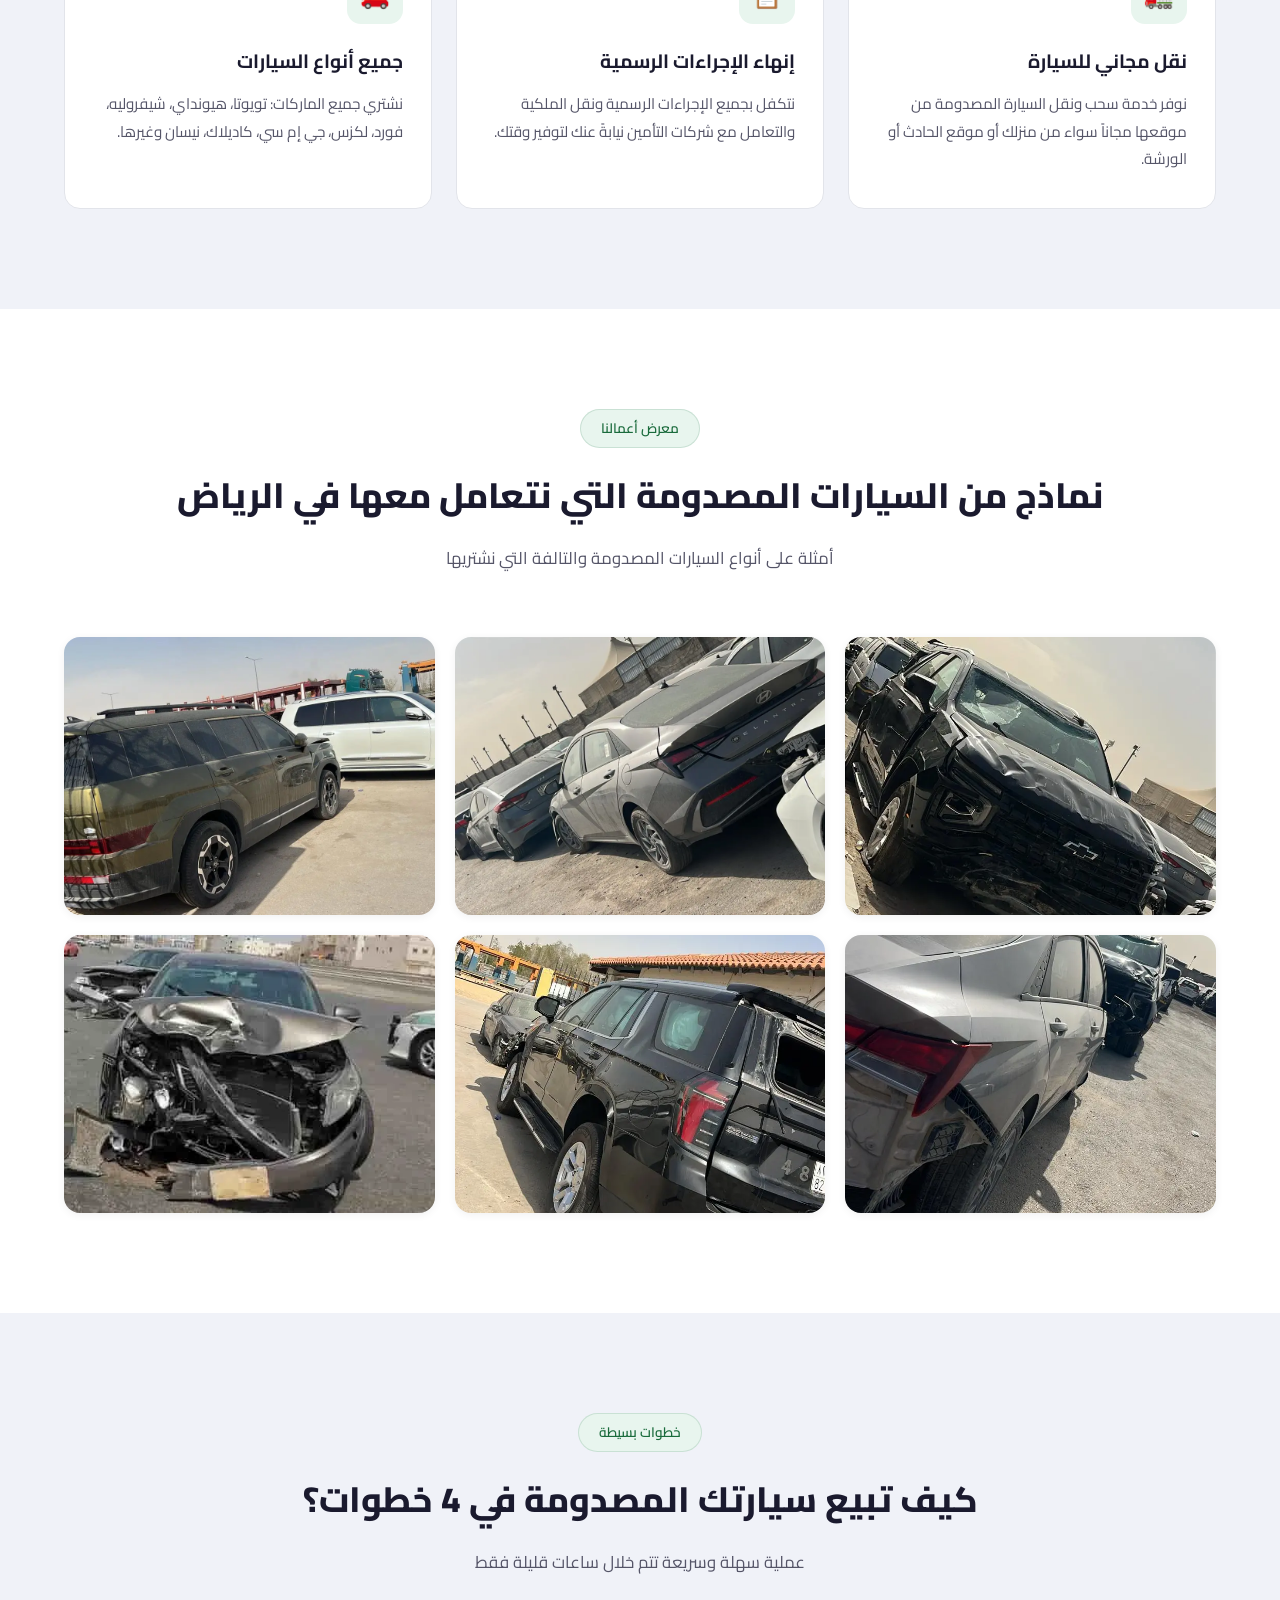
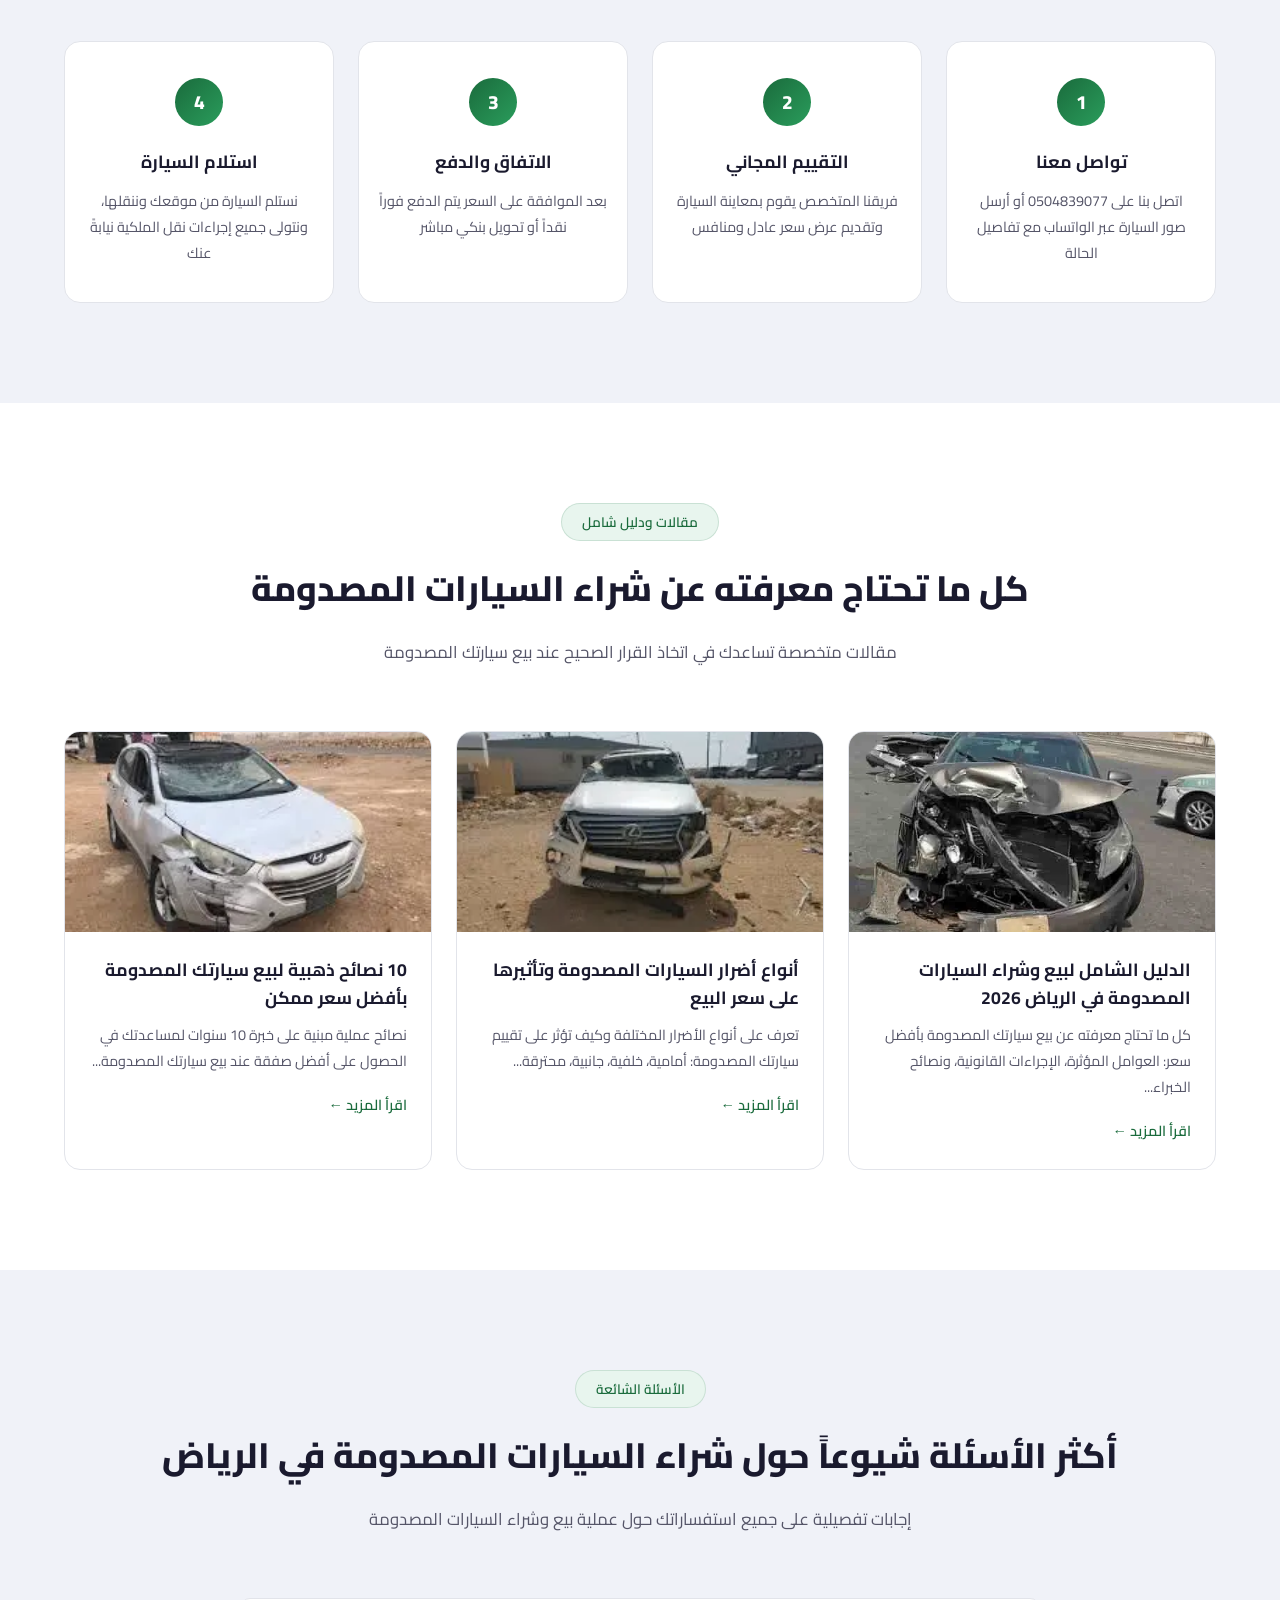
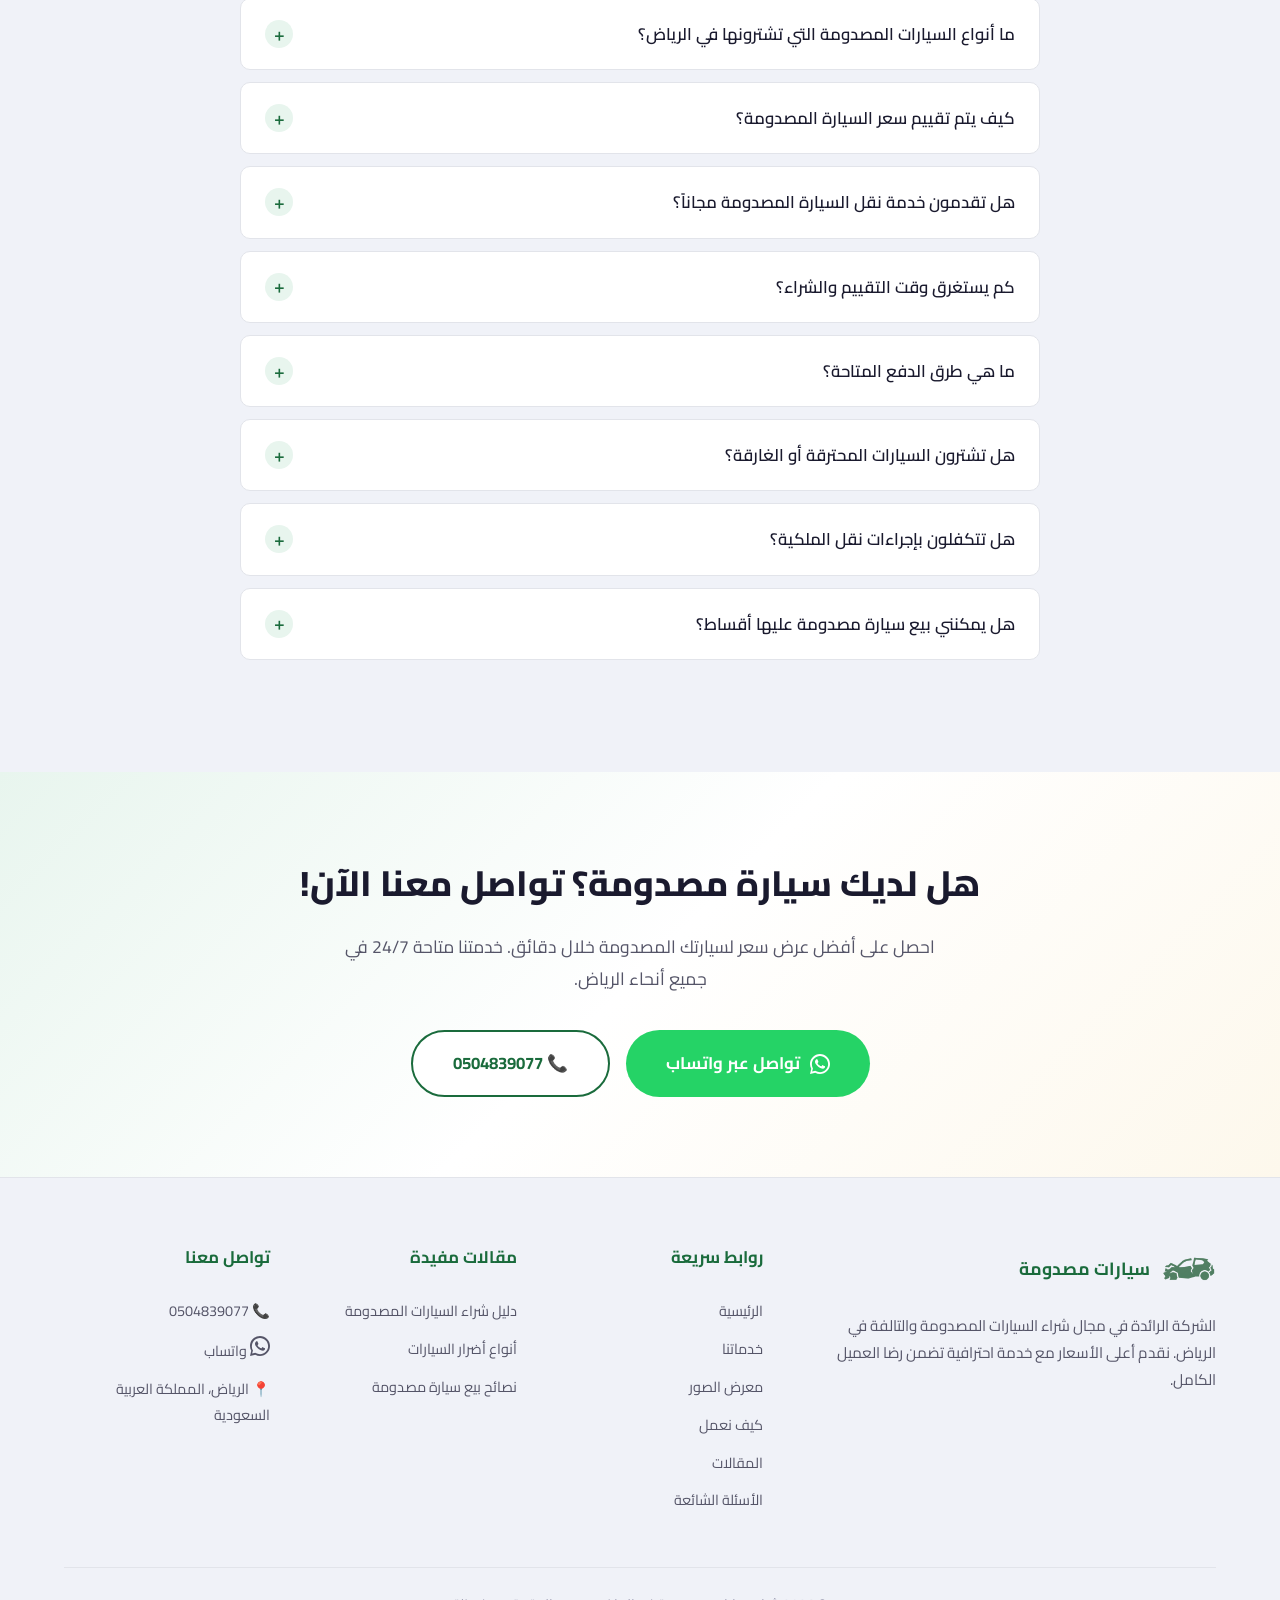
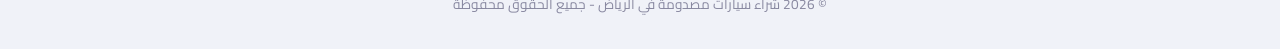
==== commit 9e281523: "Initial commit" ====
--- a/index.html
+++ b/index.html
@@ -4,24 +4,29 @@
 <head>
     <meta charset="UTF-8">
     <meta name="viewport" content="width=device-width, initial-scale=1.0">
-    <title>شراء سيارات مصدومة في الرياض | أعلى سعر شراء فوري للسيارات المصدومة والتالفة</title>
+    <title>شراء سيارات مصدومة في الرياض | أفضل سعر شراء فوري للسيارات المصدومة والتالفة</title>
     <meta name="description"
-        content="نشتري جميع أنواع السيارات المصدومة والتالفة والمحترقة في الرياض بأعلى الأسعار. تقييم فوري مجاني ودفع نقدي مباشر مع نقل مجاني. اتصل الآن 0504839077">
+        content="نشتري جميع أنواع السيارات المصدومة والتالفة والمحترقة في الرياض بأفضل الأسعار. تقييم فوري مجاني ودفع نقدي مباشر مع نقل مجاني. اتصل الآن 0504839077">
     <meta name="keywords"
         content="شراء سيارات مصدومة, سيارات مصدومة الرياض, بيع سيارة مصدومة, شراء سيارات تالفة, سيارات حوادث الرياض, تشليح سيارات, شراء سيارات مصدومة بالرياض, نشتري سيارات مصدومة, شراء سيارات محترقة الرياض, بيع سيارة تالفة بالرياض">
     <meta name="robots" content="index, follow">
     <meta name="author" content="شراء سيارات مصدومة في الرياض">
-    <meta property="og:title" content="شراء سيارات مصدومة في الرياض | أعلى سعر شراء فوري">
+    <meta property="og:title" content="شراء سيارات مصدومة في الرياض | أفضل سعر شراء فوري">
     <meta property="og:description"
-        content="نشتري جميع السيارات المصدومة والتالفة بأعلى الأسعار في الرياض. تقييم فوري ودفع نقدي مباشر. اتصل 0504839077">
+        content="نشتري جميع السيارات المصدومة والتالفة بأفضل الأسعار في الرياض. تقييم فوري ودفع نقدي مباشر. اتصل 0504839077">
     <meta property="og:type" content="website">
     <meta property="og:locale" content="ar_SA">
     <link rel="canonical" href="https://buy-damaged-cars-riyadh.com/">
     <link rel="stylesheet" href="style.css">
 
+    <!-- Favicon -->
+    <link rel="icon" type="image/png" href="Assets/images/logo.png">
+    <link rel="shortcut icon" href="Assets/images/logo.png" type="image/x-icon">
+    <link rel="apple-touch-icon" href="Assets/images/logo.png">
+
     <!-- Schema: LocalBusiness -->
     <script type="application/ld+json">
-{"@context":"https://schema.org","@type":"LocalBusiness","name":"شراء سيارات مصدومة في الرياض","description":"شراء جميع أنواع السيارات المصدومة والتالفة والمحترقة بأعلى الأسعار في الرياض","telephone":"+966504839077","address":{"@type":"PostalAddress","addressLocality":"الرياض","addressRegion":"منطقة الرياض","addressCountry":"SA"},"areaServed":{"@type":"City","name":"الرياض"},"openingHours":"Mo-Su 00:00-23:59","priceRange":"$$"}
+{"@context":"https://schema.org","@type":"LocalBusiness","name":"شراء سيارات مصدومة في الرياض","description":"شراء جميع أنواع السيارات المصدومة والتالفة والمحترقة بأفضل الأسعار في الرياض","telephone":"+966504839077","address":{"@type":"PostalAddress","addressLocality":"الرياض","addressRegion":"منطقة الرياض","addressCountry":"SA"},"areaServed":{"@type":"City","name":"الرياض"},"openingHours":"Mo-Su 00:00-23:59","priceRange":"$$"}
 </script>
     <!-- Schema: FAQPage -->
     <script type="application/ld+json">
@@ -53,7 +58,12 @@
                 <a href="#faq">الأسئلة الشائعة</a>
                 <a href="#contact">تواصل معنا</a>
             </div>
-            <a href="https://wa.me/966504839077" class="nav-cta">📱 واتساب</a>
+            <a href="https://wa.me/966504839077" class="nav-cta"><svg class="whatsapp-icon" viewBox="0 0 24 24">
+                    <path
+                        d="M17.472 14.382c-.297-.149-1.758-.867-2.03-.967-.273-.099-.471-.148-.67.15-.197.297-.767.966-.94 1.164-.173.199-.347.223-.644.075-.297-.15-1.255-.463-2.39-1.475-.883-.788-1.48-1.761-1.653-2.059-.173-.297-.018-.458.13-.606.134-.133.298-.347.446-.52.149-.174.198-.298.298-.497.099-.198.05-.371-.025-.52-.075-.149-.669-1.612-.916-2.207-.242-.579-.487-.5-.669-.51-.173-.008-.371-.01-.57-.01-.198 0-.52.074-.792.372-.272.297-1.04 1.016-1.04 2.479 0 1.462 1.065 2.875 1.213 3.074.149.198 2.096 3.2 5.077 4.487.709.306 1.262.489 1.694.625.712.227 1.36.195 1.871.118.571-.085 1.758-.719 2.006-1.413.248-.694.248-1.289.173-1.413-.074-.124-.272-.198-.57-.347z" />
+                    <path
+                        d="M12 0C5.373 0 0 5.373 0 12c0 2.119.553 4.109 1.518 5.838L0 24l6.336-1.63A11.95 11.95 0 0012 24c6.627 0 12-5.373 12-12S18.627 0 12 0zm0 21.75c-1.875 0-3.656-.506-5.213-1.392l-.375-.22-3.862.994 1.031-3.75-.244-.388A9.71 9.71 0 012.25 12c0-5.385 4.365-9.75 9.75-9.75s9.75 4.365 9.75 9.75-4.365 9.75-9.75 9.75z" />
+                </svg> واتساب</a>
             <button class="mobile-toggle" id="mobileToggle"
                 aria-label="القائمة"><span></span><span></span><span></span></button>
         </div>
@@ -68,7 +78,13 @@
                 <p>متخصصون في شراء جميع أنواع السيارات المصدومة والتالفة والمحترقة في الرياض وضواحيها. تقييم عادل ودفع
                     فوري نقدي مع خدمة نقل مجانية.</p>
                 <div class="hero-buttons">
-                    <a href="https://wa.me/966504839077" class="btn-primary">📱 تواصل عبر واتساب</a>
+                    <a href="https://wa.me/966504839077" class="btn-primary"><svg class="whatsapp-icon"
+                            viewBox="0 0 24 24">
+                            <path
+                                d="M17.472 14.382c-.297-.149-1.758-.867-2.03-.967-.273-.099-.471-.148-.67.15-.197.297-.767.966-.94 1.164-.173.199-.347.223-.644.075-.297-.15-1.255-.463-2.39-1.475-.883-.788-1.48-1.761-1.653-2.059-.173-.297-.018-.458.13-.606.134-.133.298-.347.446-.52.149-.174.198-.298.298-.497.099-.198.05-.371-.025-.52-.075-.149-.669-1.612-.916-2.207-.242-.579-.487-.5-.669-.51-.173-.008-.371-.01-.57-.01-.198 0-.52.074-.792.372-.272.297-1.04 1.016-1.04 2.479 0 1.462 1.065 2.875 1.213 3.074.149.198 2.096 3.2 5.077 4.487.709.306 1.262.489 1.694.625.712.227 1.36.195 1.871.118.571-.085 1.758-.719 2.006-1.413.248-.694.248-1.289.173-1.413-.074-.124-.272-.198-.57-.347z" />
+                            <path
+                                d="M12 0C5.373 0 0 5.373 0 12c0 2.119.553 4.109 1.518 5.838L0 24l6.336-1.63A11.95 11.95 0 0012 24c6.627 0 12-5.373 12-12S18.627 0 12 0zm0 21.75c-1.875 0-3.656-.506-5.213-1.392l-.375-.22-3.862.994 1.031-3.75-.244-.388A9.71 9.71 0 012.25 12c0-5.385 4.365-9.75 9.75-9.75s9.75 4.365 9.75 9.75-4.365 9.75-9.75 9.75z" />
+                        </svg> تواصل عبر واتساب</a>
                     <a href="tel:+966504839077" class="btn-secondary">📞 اتصل الآن</a>
                 </div>
                 <div class="hero-stats">
@@ -104,7 +120,7 @@
             <div class="services-grid">
                 <div class="service-card reveal">
                     <div class="service-icon">💰</div>
-                    <h3>أعلى سعر مضمون</h3>
+                    <h3>أفضل سعر مضمون</h3>
                     <p>نضمن لك الحصول على أفضل وأعلى سعر لسيارتك المصدومة مقارنة بجميع المنافسين في سوق الرياض مع تقييم
                         احترافي وعادل.</p>
                 </div>
@@ -168,7 +184,7 @@
                     <div class="gallery-overlay"><span>كاديلاك إسكاليد - حادث جانبي</span></div>
                 </div>
                 <div class="gallery-item reveal"><img src="Assets/images/شراء-سيارات-مصدومة-بالرياض.webp"
-                        alt="شراء سيارات مصدومة بالرياض بأعلى سعر" loading="lazy">
+                        alt="شراء سيارات مصدومة بالرياض بأفضل سعر" loading="lazy">
                     <div class="gallery-overlay"><span>سيارة مصدومة - حادث أمامي</span></div>
                 </div>
             </div>
@@ -221,7 +237,7 @@
                     <div class="blog-card-body">
                         <h3><a href="articles/دليل-شراء-سيارات-مصدومة-بالرياض.html">الدليل الشامل لبيع وشراء السيارات
                                 المصدومة في الرياض 2026</a></h3>
-                        <p>كل ما تحتاج معرفته عن بيع سيارتك المصدومة بأعلى سعر: العوامل المؤثرة، الإجراءات القانونية،
+                        <p>كل ما تحتاج معرفته عن بيع سيارتك المصدومة بأفضل سعر: العوامل المؤثرة، الإجراءات القانونية،
                             ونصائح الخبراء...</p><a href="articles/دليل-شراء-سيارات-مصدومة-بالرياض.html"
                             class="read-more">اقرأ المزيد ←</a>
                     </div>
@@ -238,9 +254,9 @@
                     </div>
                 </div>
                 <div class="blog-card reveal">
-                    <img src="Assets/images/images1.webp" alt="نصائح لبيع سيارة مصدومة بأعلى سعر" loading="lazy">
+                    <img src="Assets/images/images1.webp" alt="نصائح لبيع سيارة مصدومة بأفضل سعر" loading="lazy">
                     <div class="blog-card-body">
-                        <h3><a href="articles/نصائح-بيع-سيارة-مصدومة.html">10 نصائح ذهبية لبيع سيارتك المصدومة بأعلى سعر
+                        <h3><a href="articles/نصائح-بيع-سيارة-مصدومة.html">10 نصائح ذهبية لبيع سيارتك المصدومة بأفضل سعر
                                 ممكن</a></h3>
                         <p>نصائح عملية مبنية على خبرة 10 سنوات لمساعدتك في الحصول على أفضل صفقة عند بيع سيارتك
                             المصدومة...</p><a href="articles/نصائح-بيع-سيارة-مصدومة.html" class="read-more">اقرأ المزيد
@@ -357,7 +373,13 @@
             <h2>هل لديك سيارة مصدومة؟ تواصل معنا الآن!</h2>
             <p>احصل على أفضل عرض سعر لسيارتك المصدومة خلال دقائق. خدمتنا متاحة 24/7 في جميع أنحاء الرياض.</p>
             <div class="cta-buttons">
-                <a href="https://wa.me/966504839077" class="whatsapp-btn">💬 تواصل عبر واتساب</a>
+                <a href="https://wa.me/966504839077" class="whatsapp-btn"><svg class="whatsapp-icon"
+                        viewBox="0 0 24 24">
+                        <path
+                            d="M17.472 14.382c-.297-.149-1.758-.867-2.03-.967-.273-.099-.471-.148-.67.15-.197.297-.767.966-.94 1.164-.173.199-.347.223-.644.075-.297-.15-1.255-.463-2.39-1.475-.883-.788-1.48-1.761-1.653-2.059-.173-.297-.018-.458.13-.606.134-.133.298-.347.446-.52.149-.174.198-.298.298-.497.099-.198.05-.371-.025-.52-.075-.149-.669-1.612-.916-2.207-.242-.579-.487-.5-.669-.51-.173-.008-.371-.01-.57-.01-.198 0-.52.074-.792.372-.272.297-1.04 1.016-1.04 2.479 0 1.462 1.065 2.875 1.213 3.074.149.198 2.096 3.2 5.077 4.487.709.306 1.262.489 1.694.625.712.227 1.36.195 1.871.118.571-.085 1.758-.719 2.006-1.413.248-.694.248-1.289.173-1.413-.074-.124-.272-.198-.57-.347z" />
+                        <path
+                            d="M12 0C5.373 0 0 5.373 0 12c0 2.119.553 4.109 1.518 5.838L0 24l6.336-1.63A11.95 11.95 0 0012 24c6.627 0 12-5.373 12-12S18.627 0 12 0zm0 21.75c-1.875 0-3.656-.506-5.213-1.392l-.375-.22-3.862.994 1.031-3.75-.244-.388A9.71 9.71 0 012.25 12c0-5.385 4.365-9.75 9.75-9.75s9.75 4.365 9.75 9.75-4.365 9.75-9.75 9.75z" />
+                    </svg> تواصل عبر واتساب</a>
                 <a href="tel:+966504839077" class="phone-btn">📞 0504839077</a>
             </div>
         </div>
@@ -384,7 +406,12 @@
                 </div>
                 <div class="footer-col">
                     <h4>تواصل معنا</h4><a href="tel:+966504839077">📞 0504839077</a><a
-                        href="https://wa.me/966504839077">💬 واتساب</a><a href="#">📍 الرياض، المملكة العربية
+                        href="https://wa.me/966504839077"><svg class="whatsapp-icon" viewBox="0 0 24 24">
+                            <path
+                                d="M17.472 14.382c-.297-.149-1.758-.867-2.03-.967-.273-.099-.471-.148-.67.15-.197.297-.767.966-.94 1.164-.173.199-.347.223-.644.075-.297-.15-1.255-.463-2.39-1.475-.883-.788-1.48-1.761-1.653-2.059-.173-.297-.018-.458.13-.606.134-.133.298-.347.446-.52.149-.174.198-.298.298-.497.099-.198.05-.371-.025-.52-.075-.149-.669-1.612-.916-2.207-.242-.579-.487-.5-.669-.51-.173-.008-.371-.01-.57-.01-.198 0-.52.074-.792.372-.272.297-1.04 1.016-1.04 2.479 0 1.462 1.065 2.875 1.213 3.074.149.198 2.096 3.2 5.077 4.487.709.306 1.262.489 1.694.625.712.227 1.36.195 1.871.118.571-.085 1.758-.719 2.006-1.413.248-.694.248-1.289.173-1.413-.074-.124-.272-.198-.57-.347z" />
+                            <path
+                                d="M12 0C5.373 0 0 5.373 0 12c0 2.119.553 4.109 1.518 5.838L0 24l6.336-1.63A11.95 11.95 0 0012 24c6.627 0 12-5.373 12-12S18.627 0 12 0zm0 21.75c-1.875 0-3.656-.506-5.213-1.392l-.375-.22-3.862.994 1.031-3.75-.244-.388A9.71 9.71 0 012.25 12c0-5.385 4.365-9.75 9.75-9.75s9.75 4.365 9.75 9.75-4.365 9.75-9.75 9.75z" />
+                        </svg> واتساب</a><a href="#">📍 الرياض، المملكة العربية
                         السعودية</a>
                 </div>
             </div>
--- a/style.css
+++ b/style.css
@@ -53,10 +53,10 @@
   padding: 0 24px; transition: var(--transition);
 }
 .navbar.scrolled { box-shadow: var(--shadow-md); }
-.navbar .container { display: flex; align-items: center; justify-content: space-between; height: 72px; }
+.navbar .container { display: flex; align-items: center; justify-content: space-between; height: 84px; }
 .nav-logo { display: flex; align-items: center; gap: 12px; }
 .nav-logo .logo-img {
-  width: 42px; height: 42px; border-radius: 12px; object-fit: contain;
+  width: 54px; height: 54px; border-radius: 12px; object-fit: contain;
 }
 .nav-logo span { font-size: 1.1rem; font-weight: 700; color: var(--primary); }
 .nav-links { display: flex; align-items: center; gap: 28px; }
@@ -69,6 +69,7 @@
   padding: 10px 28px; border-radius: 50px;
   font-weight: 700; font-size: 0.9rem; border: none; cursor: pointer;
   transition: var(--transition); font-family: inherit;
+  display: inline-flex; align-items: center; gap: 8px;
 }
 .nav-cta:hover { transform: translateY(-2px); box-shadow: var(--shadow-primary); }
 .mobile-toggle { display: none; background: none; border: none; cursor: pointer; padding: 8px; }
@@ -277,6 +278,7 @@
   z-index: 999; transition: var(--transition); animation: bounce 2s infinite;
 }
 .floating-whatsapp:hover { transform: scale(1.1); }
+.whatsapp-icon { width: 20px; height: 20px; fill: currentColor; }
 .floating-whatsapp svg { width: 32px; height: 32px; fill: #fff; }
 @keyframes bounce { 0%,100%{ transform:translateY(0); } 50%{ transform:translateY(-8px); } }
 
@@ -303,7 +305,7 @@
   .mobile-toggle { display: block; }
   .nav-links.active {
     display: flex; flex-direction: column;
-    position: absolute; top: 72px; right: 0; left: 0;
+    position: absolute; top: 84px; right: 0; left: 0;
     background: rgba(255,255,255,0.98); padding: 24px; gap: 20px;
     backdrop-filter: blur(20px); border-bottom: 1px solid var(--border-color);
   }
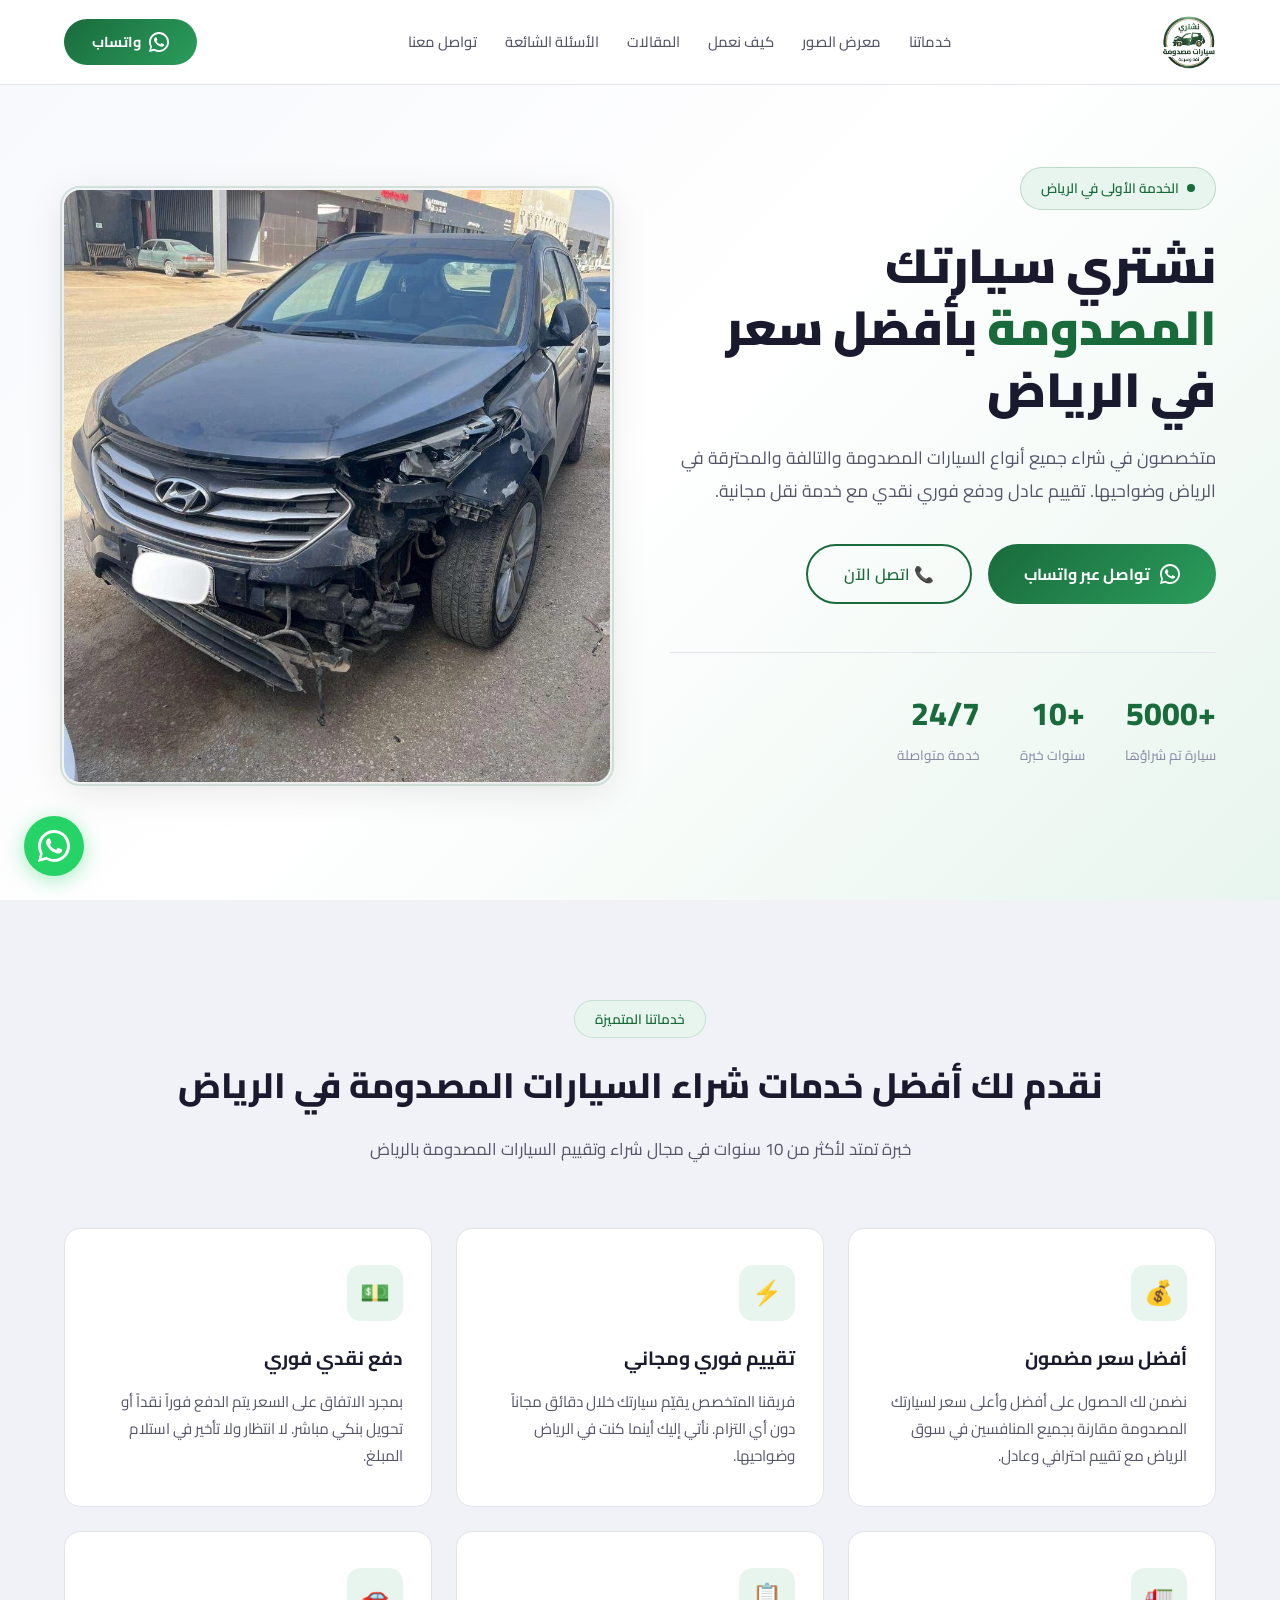
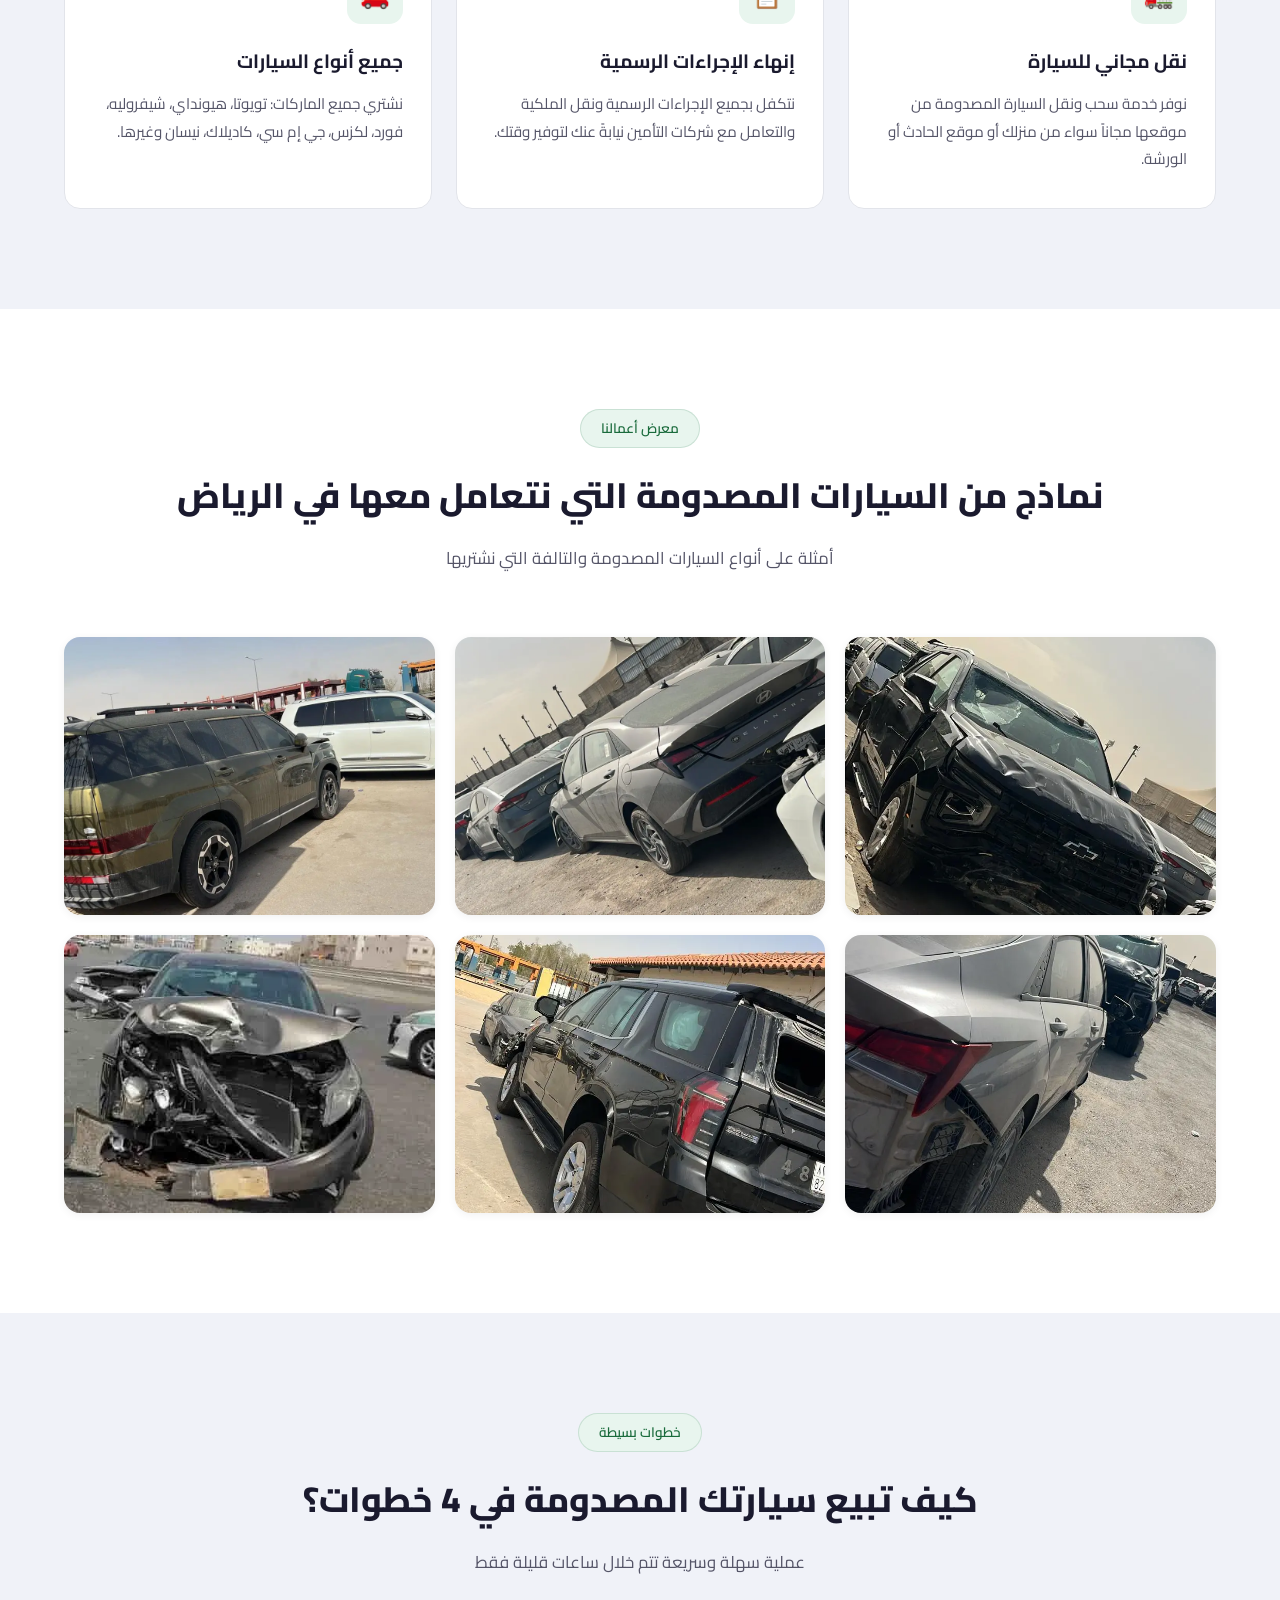
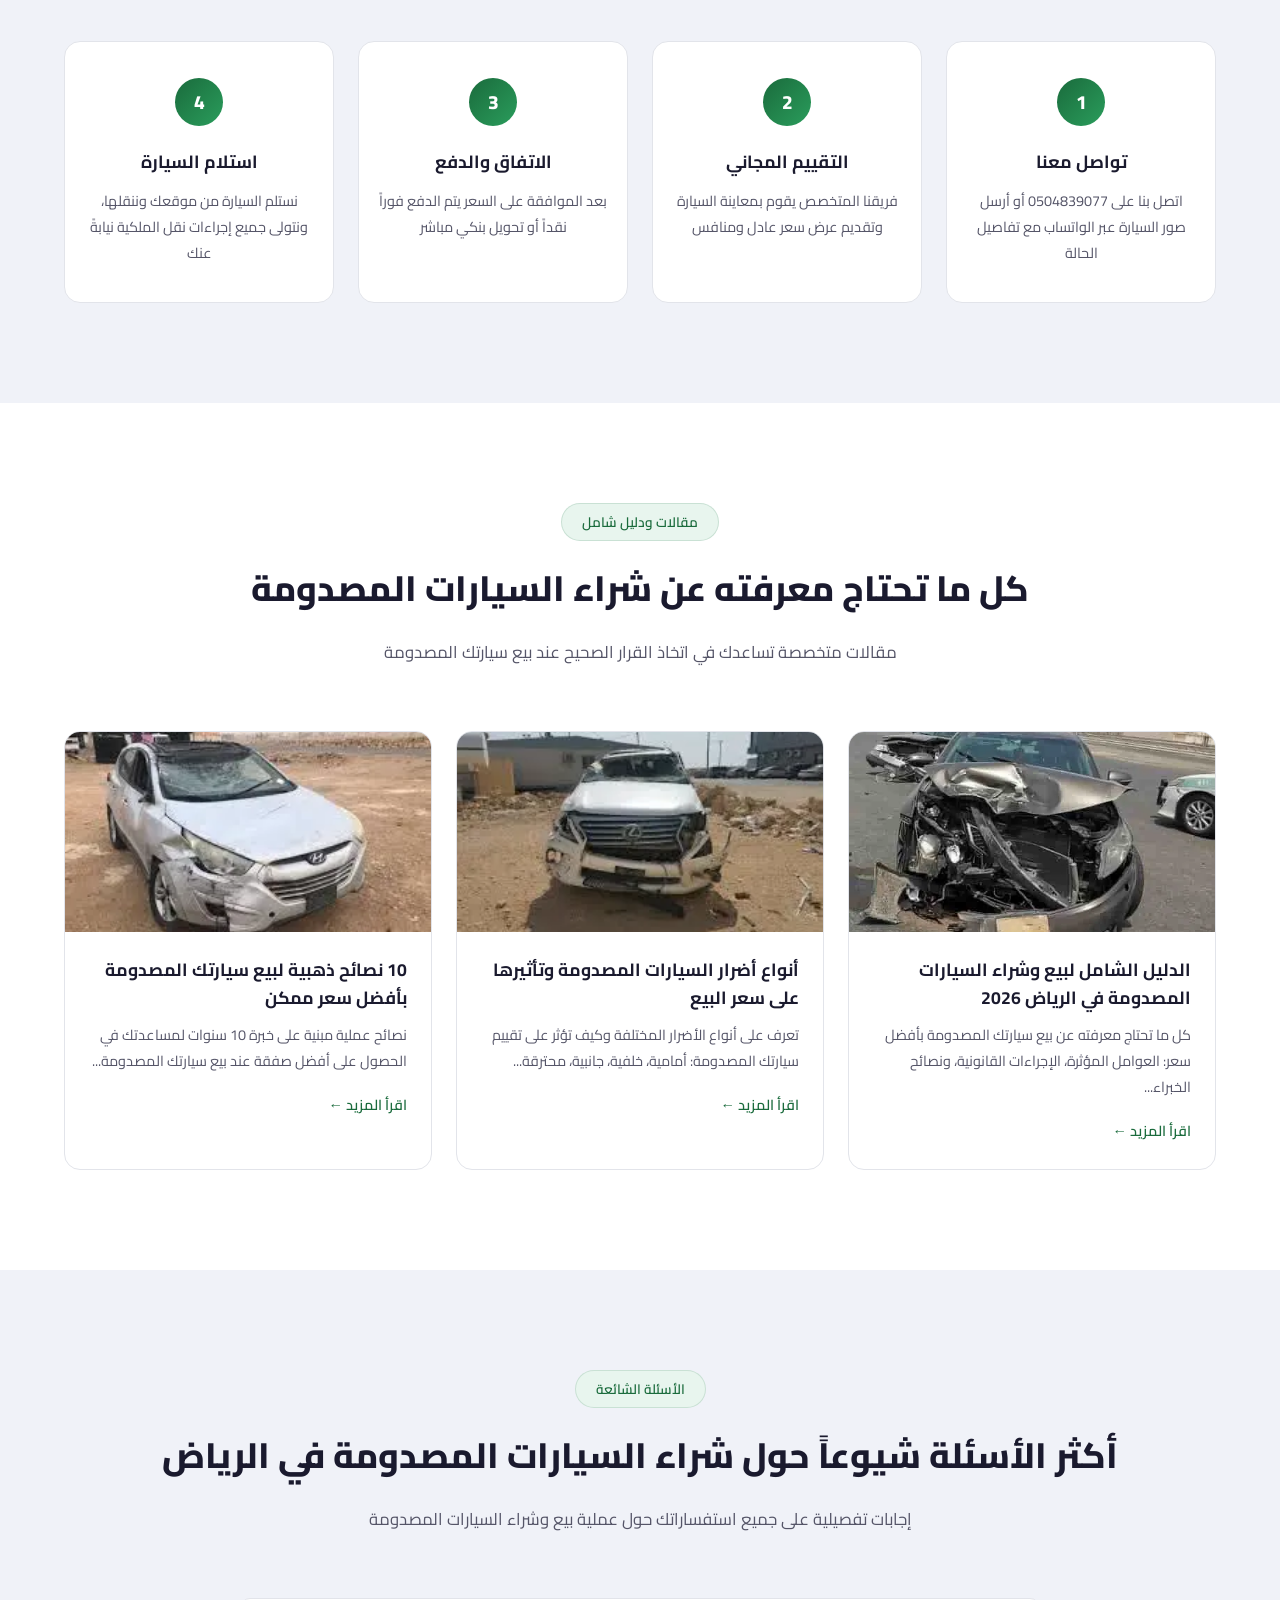
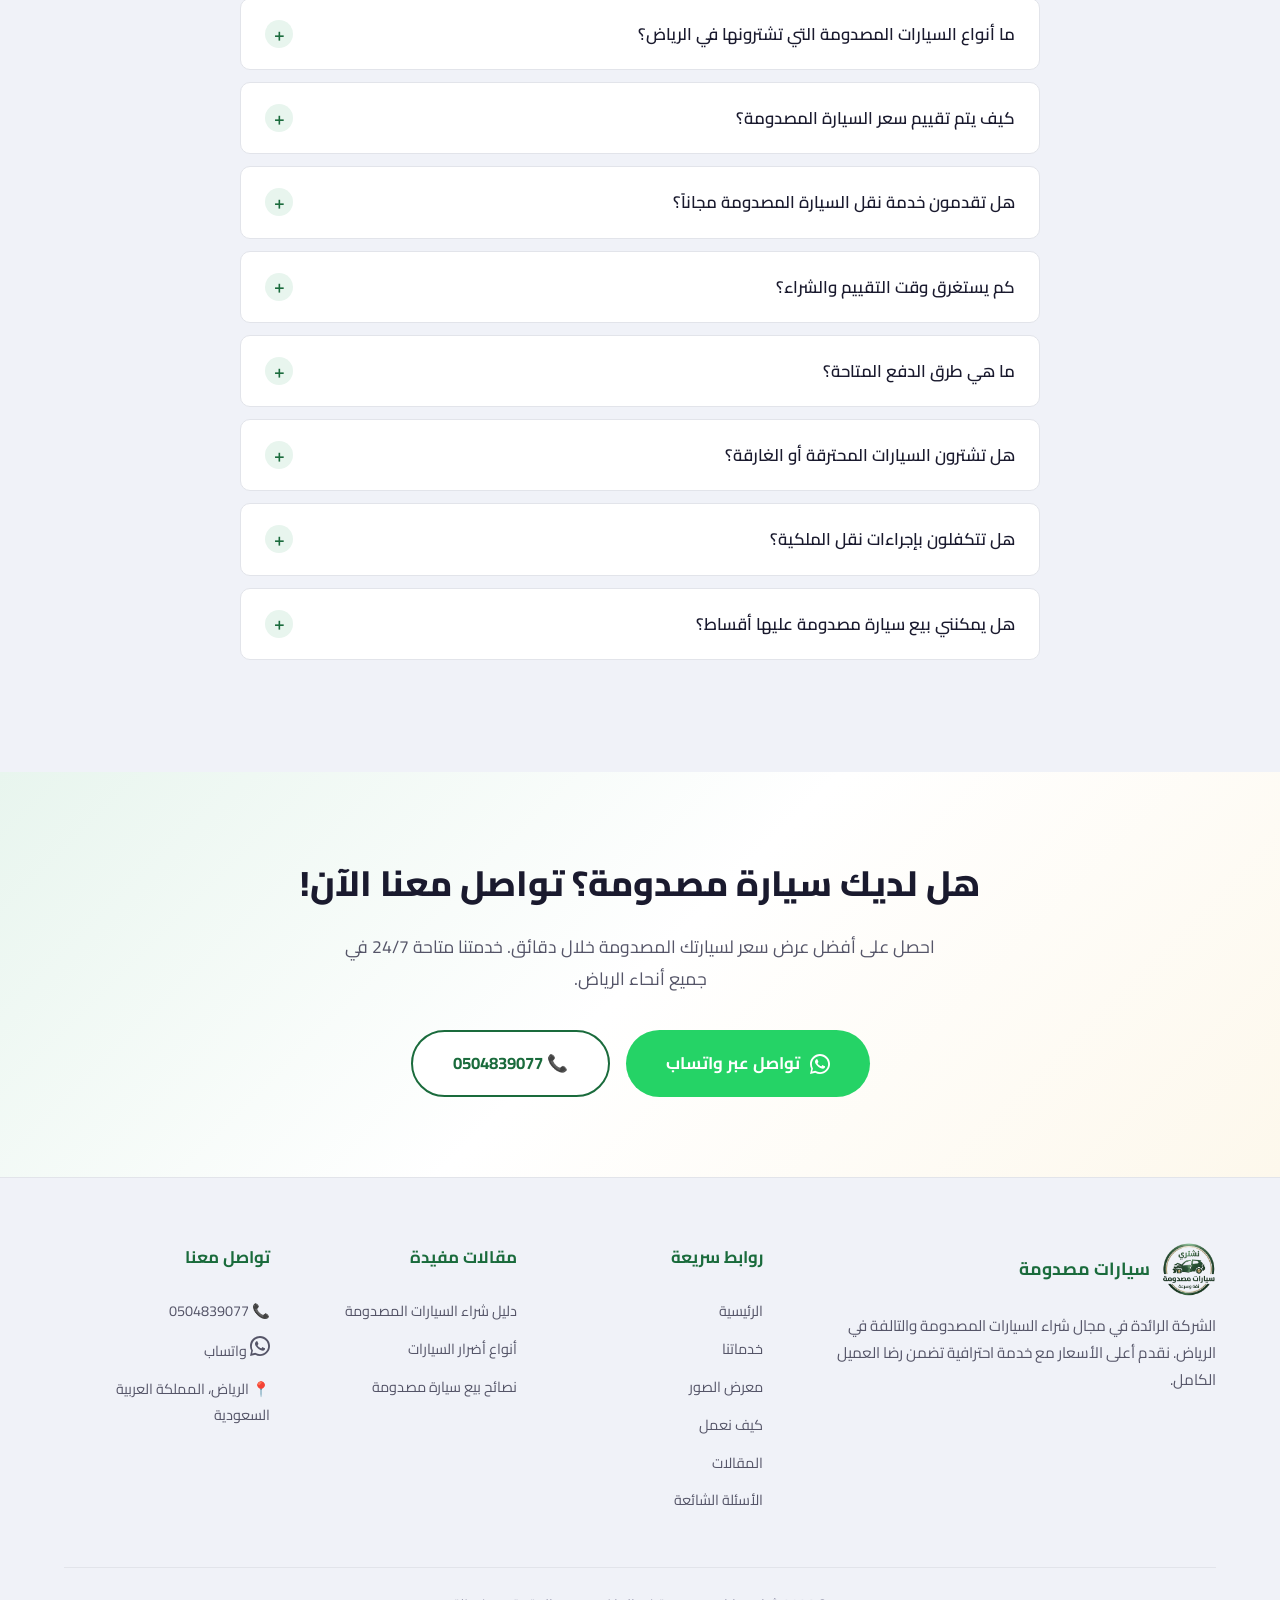
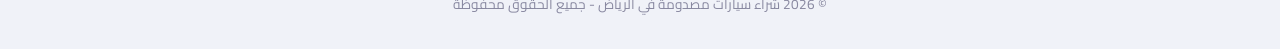
==== commit 5e0f1d1e: "intial commit" ====
--- a/index.html
+++ b/index.html
@@ -8,15 +8,24 @@
     <meta name="description"
         content="نشتري جميع أنواع السيارات المصدومة والتالفة والمحترقة في الرياض بأفضل الأسعار. تقييم فوري مجاني ودفع نقدي مباشر مع نقل مجاني. اتصل الآن 0504839077">
     <meta name="keywords"
-        content="شراء سيارات مصدومة, سيارات مصدومة الرياض, بيع سيارة مصدومة, شراء سيارات تالفة, سيارات حوادث الرياض, تشليح سيارات, شراء سيارات مصدومة بالرياض, نشتري سيارات مصدومة, شراء سيارات محترقة الرياض, بيع سيارة تالفة بالرياض">
+        content="شراء سيارة مصدومة، شراء سيارة مصدومة في الرياض، أعلة سعر بيع سيارة مصدوم، كيف أبيع سيارتي المصدومة، شراء سيارات مصدومة, سيارات مصدومة الرياض, بيع سيارة مصدومة, شراء سيارات تالفة, سيارات حوادث الرياض, تشليح سيارات, شراء سيارات مصدومة بالرياض, نشتري سيارات مصدومة, شراء سيارات محترقة الرياض, بيع سيارة تالفة بالرياض">
     <meta name="robots" content="index, follow">
     <meta name="author" content="شراء سيارات مصدومة في الرياض">
     <meta property="og:title" content="شراء سيارات مصدومة في الرياض | أفضل سعر شراء فوري">
     <meta property="og:description"
         content="نشتري جميع السيارات المصدومة والتالفة بأفضل الأسعار في الرياض. تقييم فوري ودفع نقدي مباشر. اتصل 0504839077">
     <meta property="og:type" content="website">
+    <meta property="og:url" content="https://alriyadhcars.com/">
+    <meta property="og:image" content="https://alriyadhcars.com/Assets/images/OpenGraphImage.webp">
+    <meta property="og:image:width" content="1200">
+    <meta property="og:image:height" content="630">
     <meta property="og:locale" content="ar_SA">
-    <link rel="canonical" href="https://buy-damaged-cars-riyadh.com/">
+    <meta name="twitter:card" content="summary_large_image">
+    <meta name="twitter:title" content="شراء سيارات مصدومة في الرياض | أفضل سعر شراء فوري">
+    <meta name="twitter:description"
+        content="نشتري جميع السيارات المصدومة والتالفة بأفضل الأسعار في الرياض. تقييم فوري ودفع نقدي مباشر. اتصل 0504839077">
+    <meta name="twitter:image" content="https://alriyadhcars.com/Assets/images/OpenGraphImage.webp">
+    <link rel="canonical" href="https://alriyadhcars.com/">
     <link rel="stylesheet" href="style.css">
 
     <!-- Favicon -->
@@ -26,7 +35,7 @@
 
     <!-- Schema: LocalBusiness -->
     <script type="application/ld+json">
-{"@context":"https://schema.org","@type":"LocalBusiness","name":"شراء سيارات مصدومة في الرياض","description":"شراء جميع أنواع السيارات المصدومة والتالفة والمحترقة بأفضل الأسعار في الرياض","telephone":"+966504839077","address":{"@type":"PostalAddress","addressLocality":"الرياض","addressRegion":"منطقة الرياض","addressCountry":"SA"},"areaServed":{"@type":"City","name":"الرياض"},"openingHours":"Mo-Su 00:00-23:59","priceRange":"$$"}
+{"@context":"https://schema.org","@type":"LocalBusiness","name":"شراء سيارات مصدومة في الرياض","description":"شراء جميع أنواع السيارات المصدومة والتالفة والمحترقة بأفضل الأسعار في الرياض","url":"https://alriyadhcars.com/","image":"https://alriyadhcars.com/Assets/images/logo.png","telephone":"+966504839077","address":{"@type":"PostalAddress","addressLocality":"الرياض","addressRegion":"منطقة الرياض","addressCountry":"SA"},"areaServed":{"@type":"City","name":"الرياض"},"openingHours":"Mo-Su 00:00-23:59","priceRange":"$$"}
 </script>
     <!-- Schema: FAQPage -->
     <script type="application/ld+json">
@@ -49,7 +58,7 @@
     <nav class="navbar" id="navbar">
         <div class="container">
             <a href="/" class="nav-logo"><img src="Assets/images/logo.png" alt="شراء سيارات مصدومة"
-                    class="logo-img"><span>سيارات مصدومة</span></a>
+                    class="logo-img"></a>
             <div class="nav-links" id="navLinks">
                 <a href="#services">خدماتنا</a>
                 <a href="#gallery">معرض الصور</a>
